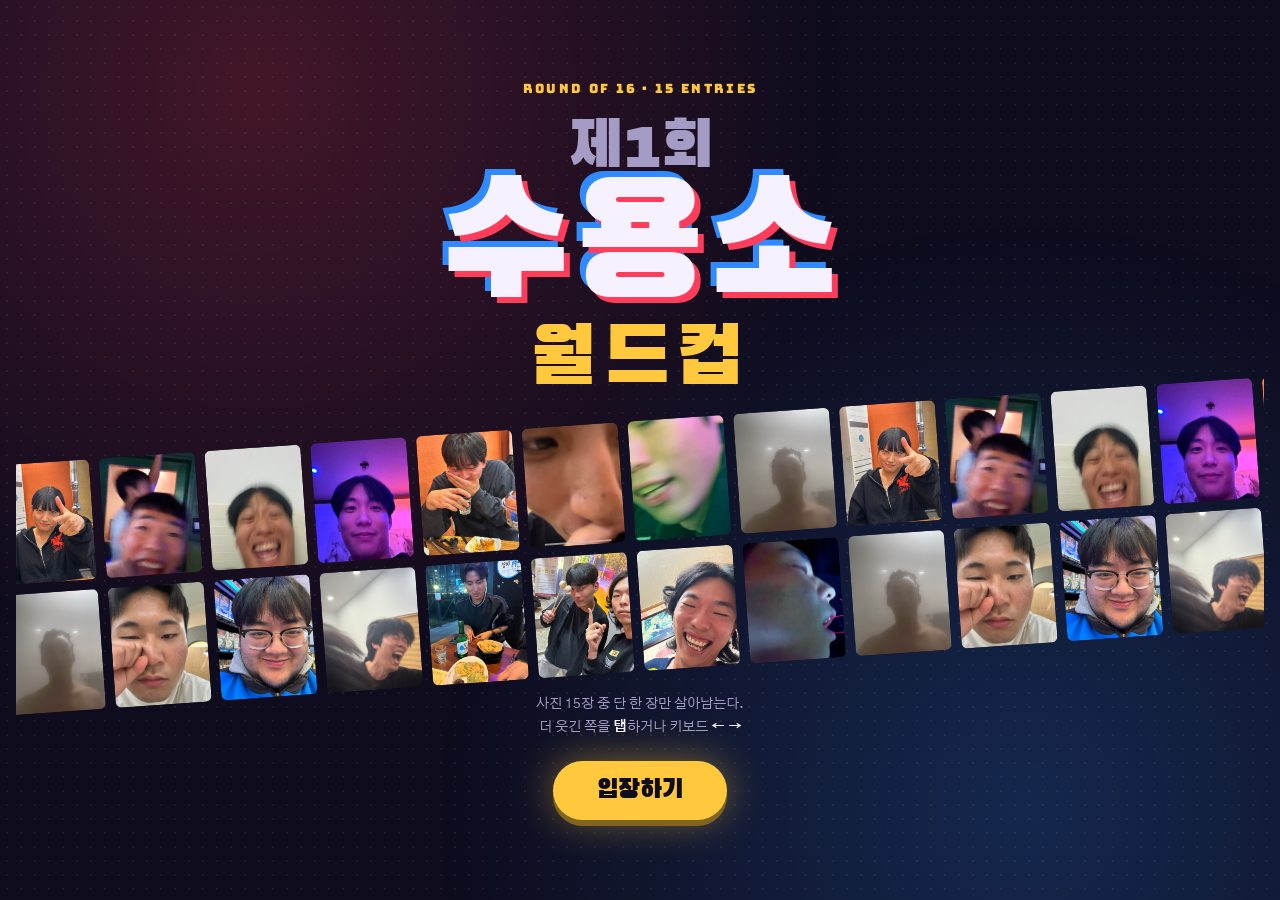
==== index.html @ d5a73d0a "수용소 월드컵 첫 버전" ====
<!doctype html>
<html lang="ko">
<head>
<meta charset="utf-8">
<meta name="viewport" content="width=device-width, initial-scale=1, viewport-fit=cover">
<style>body{margin:0}img{max-width:100%}[hidden]{display:none!important}:root{padding-top:env(safe-area-inset-top,0px);padding-bottom:env(safe-area-inset-bottom,0px);box-sizing:border-box}</style>
<title>수용소 월드컵</title>
<link rel="preconnect" href="https://fonts.googleapis.com">
<link rel="preconnect" href="https://fonts.gstatic.com" crossorigin>
<link rel="stylesheet" href="https://fonts.googleapis.com/css2?family=Black+Han+Sans&family=Bungee&family=Gothic+A1:wght@400;700;900&display=swap">
<style>
/* Layout: fighting-game VS screen. Red corner vs blue corner split on a diagonal, gold reserved for the champion. Single dark arcade look by choice. */
:root {
  --ink: #0e0c1d;
  --ink-2: #1a1733;
  --paper: #f6f1ff;
  --muted: #a49cc4;
  --red: #ff3d5a;
  --blue: #2f8bff;
  --gold: #ffc83d;
  --display: "Black Han Sans", "Apple SD Gothic Neo", "Malgun Gothic", sans-serif;
  --arcade: "Bungee", "Black Han Sans", Impact, sans-serif;
  --body: "Gothic A1", "Apple SD Gothic Neo", "Malgun Gothic", sans-serif;
  color-scheme: dark;
}
html, body { height: 100%; }
body {
  background: var(--ink);
  color: var(--paper);
  font-family: var(--body);
  overflow: hidden;
  -webkit-tap-highlight-color: transparent;
}
body::before {
  content: ""; position: fixed; inset: 0; pointer-events: none; z-index: 0;
  background:
    radial-gradient(circle at 20% 10%, color-mix(in srgb, var(--red) 22%, transparent), transparent 45%),
    radial-gradient(circle at 80% 90%, color-mix(in srgb, var(--blue) 22%, transparent), transparent 45%),
    radial-gradient(color-mix(in srgb, var(--paper) 7%, transparent) 1px, transparent 1.5px) 0 0 / 14px 14px;
}
button { font: inherit; color: inherit; cursor: pointer; }
button:focus-visible, .side:focus-visible { outline: 3px solid var(--gold); outline-offset: 3px; }

.app {
  position: relative; z-index: 1;
  height: 100%;
  display: flex; flex-direction: column;
  padding-left: max(16px, env(safe-area-inset-left, 0px));
  padding-right: max(16px, env(safe-area-inset-right, 0px));
  padding-block: 12px;
  box-sizing: border-box;
}
.screen { flex: 1; min-height: 0; display: flex; flex-direction: column; }

/* ---------- Intro ---------- */
.intro { align-items: center; justify-content: center; gap: 22px; text-align: center; overflow: hidden; }
.eyebrow { font-family: var(--arcade); font-size: 0.8rem; letter-spacing: 0.18em; color: var(--gold); }
.logo { font-family: var(--display); line-height: 0.92; margin: 0; font-weight: 400; text-wrap: balance; }
.logo span { display: block; animation: slam 0.6s cubic-bezier(.2,1.6,.4,1) both; }
.logo .l1 { font-size: clamp(2rem, 7vw, 4rem); color: var(--muted); animation-delay: 0.05s; }
.logo .l2 { font-size: clamp(4rem, 17vw, 10rem); color: var(--paper); text-shadow: 6px 6px 0 var(--red), -6px -6px 0 var(--blue); animation-delay: 0.25s; }
.logo .l3 { font-size: clamp(2.2rem, 9vw, 5rem); color: var(--gold); animation-delay: 0.45s; letter-spacing: 0.08em; }
@keyframes slam { from { transform: scale(3) rotate(-6deg); opacity: 0; } to { transform: none; opacity: 1; } }

.reel { width: calc(100% + 32px); display: grid; gap: 10px; transform: rotate(-4deg); }
.reel-row { display: flex; gap: 10px; width: max-content; animation: drift 38s linear infinite; }
.reel-row.rev { animation-direction: reverse; }
.reel-row img { width: 96px; height: 120px; object-fit: cover; border-radius: 6px; filter: saturate(1.2); }
@keyframes drift { to { transform: translateX(-50%); } }

.start {
  font-family: var(--display); font-size: 1.6rem;
  padding: 14px 44px; border: 0; border-radius: 999px;
  background: var(--gold); color: var(--ink);
  box-shadow: 0 6px 0 color-mix(in srgb, var(--gold) 50%, #000), 0 0 40px color-mix(in srgb, var(--gold) 45%, transparent);
  animation: pulse 1.4s ease-in-out infinite;
}
.start:active { transform: translateY(4px); box-shadow: 0 2px 0 color-mix(in srgb, var(--gold) 50%, #000); }
@keyframes pulse { 50% { transform: scale(1.06); } }
.rules { color: var(--muted); font-size: 0.9rem; line-height: 1.6; margin: 0; }
.rules b { color: var(--paper); }

/* ---------- Match ---------- */
.hud { display: flex; align-items: center; gap: 14px; padding-bottom: 10px; }
.hud .round { font-family: var(--display); font-size: 1.7rem; color: var(--gold); }
.hud .count { font-family: var(--arcade); font-size: 0.85rem; color: var(--muted); font-variant-numeric: tabular-nums; }
.bar { flex: 1; height: 8px; border-radius: 99px; background: var(--ink-2); overflow: hidden; }
.bar i { display: block; height: 100%; width: 0; background: linear-gradient(90deg, var(--red), var(--gold), var(--blue)); transition: width 0.5s ease; }

.stage { flex: 1; min-height: 0; position: relative; display: grid; grid-template-columns: 1fr 1fr; }
.side {
  position: relative; overflow: hidden; border: 0; padding: 0; margin: 0;
  background: var(--ink-2); text-align: left;
  transition: transform 0.55s cubic-bezier(.3,1.4,.5,1), filter 0.4s, opacity 0.4s;
}
.side.a { clip-path: polygon(0 0, 100% 0, 88% 100%, 0 100%); margin-right: -6%; }
.side.b { clip-path: polygon(12% 0, 100% 0, 100% 100%, 0 100%); margin-left: -6%; }
.side img { position: absolute; inset: 0; width: 100%; height: 100%; object-fit: cover; transition: transform 0.4s ease; }
.side::after {
  content: ""; position: absolute; inset: 0; pointer-events: none;
  background: linear-gradient(to top, color-mix(in srgb, var(--ink) 92%, transparent) 0%, transparent 42%);
}
.side.a::before, .side.b::before {
  content: ""; position: absolute; inset: 0; z-index: 1; pointer-events: none;
  box-shadow: inset 0 0 0 5px var(--c), inset 0 0 60px color-mix(in srgb, var(--c) 55%, transparent);
}
.side.a { --c: var(--red); }
.side.b { --c: var(--blue); }
@media (hover: hover) { .side:hover img { transform: scale(1.06); } }
.cap { position: absolute; z-index: 2; bottom: 0; left: 0; right: 0; padding: 18px 22px; display: grid; gap: 4px; }
.side.a .cap { padding-right: 16%; }
.side.b .cap { padding-left: 16%; text-align: right; }
.cap .tag { font-family: var(--arcade); font-size: 0.75rem; letter-spacing: 0.14em; color: var(--c); }
.cap .t { font-family: var(--display); font-size: clamp(1.4rem, 3.4vw, 2.4rem); line-height: 1.05; text-wrap: balance; }
.cap .d { font-size: 0.95rem; color: color-mix(in srgb, var(--paper) 82%, transparent); line-height: 1.4; }

.vs {
  position: absolute; left: 50%; top: 50%; z-index: 5; pointer-events: none;
  font-family: var(--arcade); font-size: clamp(3rem, 10vw, 7rem); line-height: 1;
  color: var(--gold); transform: translate(-50%, -50%);
  text-shadow: 4px 4px 0 var(--red), -4px -4px 0 var(--blue), 0 0 30px var(--gold);
}
.stamp {
  position: absolute; z-index: 4; left: 50%; top: 40%;
  font-family: var(--display); font-size: clamp(3rem, 9vw, 6rem);
  color: var(--gold); border: 6px solid var(--gold); border-radius: 12px; padding: 0 18px;
  transform: translate(-50%, -50%) rotate(-12deg) scale(0); opacity: 0;
  background: color-mix(in srgb, var(--ink) 55%, transparent);
  text-shadow: 0 0 20px var(--gold);
}

/* entrance */
.stage.enter .side.a { animation: inL 0.5s cubic-bezier(.2,1.3,.4,1) both; }
.stage.enter .side.b { animation: inR 0.5s cubic-bezier(.2,1.3,.4,1) both; }
.stage.enter .vs { animation: vs 0.7s 0.35s cubic-bezier(.2,2,.4,1) both; }
.stage.enter { animation: shake 0.35s 0.55s both; }
@keyframes inL { from { transform: translateX(-110%) skewX(-12deg); } }
@keyframes inR { from { transform: translateX(110%) skewX(-12deg); } }
@keyframes vs { from { transform: translate(-50%, -50%) scale(5) rotate(-30deg); opacity: 0; } }
@keyframes shake {
  20% { transform: translate(-8px, 4px); } 40% { transform: translate(7px, -5px); }
  60% { transform: translate(-5px, 3px); } 80% { transform: translate(3px, -2px); }
}

/* resolution */
.side.win { z-index: 3; transform: scale(1.03); }
.side.win .stamp { animation: stamp 0.45s 0.1s cubic-bezier(.2,1.8,.4,1) both; }
@keyframes stamp { to { transform: translate(-50%, -50%) rotate(-12deg) scale(1); opacity: 1; } }
.side.a.lose { transform: translate(-30%, 120%) rotate(-24deg); filter: grayscale(1) brightness(0.5); }
.side.b.lose { transform: translate(30%, 120%) rotate(24deg); filter: grayscale(1) brightness(0.5); }
.stage.done .vs { transition: opacity 0.2s; opacity: 0; }

.flash { position: fixed; inset: 0; z-index: 20; background: var(--paper); opacity: 0; pointer-events: none; }
.flash.go { animation: flash 0.35s ease-out; }
@keyframes flash { 0% { opacity: 0.7; } 100% { opacity: 0; } }

/* ---------- Banner ---------- */
.banner {
  position: fixed; inset: 0; z-index: 15; display: grid; place-items: center; pointer-events: none;
  background: repeating-linear-gradient(-45deg, color-mix(in srgb, var(--red) 85%, var(--ink)) 0 28px, color-mix(in srgb, var(--red) 65%, var(--ink)) 28px 56px);
  clip-path: polygon(0 38%, 100% 30%, 100% 62%, 0 70%);
}
.banner.show { animation: bannerIn 1.5s cubic-bezier(.6,0,.2,1) both; }
.banner .inner { display: grid; justify-items: center; gap: 6px; }
.banner .big { font-family: var(--display); font-size: clamp(4rem, 16vw, 9rem); line-height: 1; color: var(--paper); text-shadow: 6px 6px 0 var(--ink); }
.banner .small { font-family: var(--arcade); font-size: 0.9rem; letter-spacing: 0.2em; color: var(--gold); }
.banner img { width: 88px; height: 88px; object-fit: cover; border-radius: 50%; border: 4px solid var(--gold); }
@keyframes bannerIn {
  0% { transform: translateX(100%); } 22% { transform: translateX(0); }
  78% { transform: translateX(0); } 100% { transform: translateX(-100%); }
}

/* ---------- Champion ---------- */
.champ { align-items: center; justify-content: center; gap: 16px; text-align: center; overflow-y: auto; position: relative; }
.rays {
  position: fixed; left: 50%; top: 42%; width: 220vmax; height: 220vmax; z-index: -1; pointer-events: none;
  transform: translate(-50%, -50%);
  background: repeating-conic-gradient(color-mix(in srgb, var(--gold) 16%, transparent) 0 8deg, transparent 8deg 20deg);
  animation: spin 24s linear infinite;
  -webkit-mask: radial-gradient(circle, #000 0, transparent 40%); mask: radial-gradient(circle, #000 0, transparent 40%);
}
@keyframes spin { to { transform: translate(-50%, -50%) rotate(360deg); } }
.champ .eyebrow { animation: slam 0.5s 0.2s both; }
.frame { position: relative; width: min(280px, 62vw); aspect-ratio: 3 / 4; max-width: 100%; animation: rise 0.9s cubic-bezier(.2,1.4,.4,1) both; }
.frame img { width: 100%; height: 100%; object-fit: cover; border-radius: 14px; border: 6px solid var(--gold); box-shadow: 0 0 0 3px var(--ink), 0 0 70px color-mix(in srgb, var(--gold) 70%, transparent); box-sizing: border-box; }
.crown { position: absolute; left: 50%; top: -58px; width: 96px; transform: translateX(-50%); animation: crown 0.7s 0.7s cubic-bezier(.2,1.8,.4,1) both; filter: drop-shadow(0 4px 10px color-mix(in srgb, var(--gold) 60%, transparent)); }
@keyframes rise { from { transform: translateY(40px) scale(0.6); opacity: 0; } }
@keyframes crown { from { transform: translate(-50%, -160px) rotate(-30deg); opacity: 0; } }
.champ h2 { font-family: var(--display); font-weight: 400; font-size: clamp(2rem, 7vw, 3.4rem); margin: 0; line-height: 1.05; text-wrap: balance; color: var(--gold); }
.champ .d { margin: 0; color: var(--paper); font-size: 1.05rem; }
.trail { display: grid; gap: 8px; justify-items: center; }
.trail .lbl { font-family: var(--arcade); font-size: 0.75rem; letter-spacing: 0.16em; color: var(--muted); }
.trail .row { display: flex; gap: 8px; flex-wrap: wrap; justify-content: center; }
.trail img { width: 52px; height: 52px; object-fit: cover; border-radius: 50%; filter: grayscale(1); border: 2px solid var(--muted); }
.actions { display: flex; gap: 10px; flex-wrap: wrap; justify-content: center; }
.btn { font-family: var(--display); font-size: 1.1rem; padding: 10px 24px; border-radius: 999px; border: 2px solid var(--paper); background: transparent; }
.btn.primary { background: var(--gold); border-color: var(--gold); color: var(--ink); }
.toast { min-height: 1.2em; margin: 0; font-size: 0.9rem; color: var(--gold); }

#fx { position: fixed; inset: 0; width: 100%; height: 100%; z-index: 18; pointer-events: none; }

/* ---------- Phone ---------- */
@media (max-width: 720px), (max-aspect-ratio: 4/5) {
  .stage { grid-template-columns: 1fr; grid-template-rows: 1fr 1fr; }
  .side.a { clip-path: polygon(0 0, 100% 0, 100% 86%, 0 100%); margin: 0 0 -7% 0; }
  .side.b { clip-path: polygon(0 14%, 100% 0, 100% 100%, 0 100%); margin: -7% 0 0 0; }
  .side.a .cap { padding: 12px 16px 22% 16px; }
  .side.b .cap { padding: 12px 16px 14px 16px; text-align: left; }
  .side.a .cap { bottom: 0; }
  .stage.enter .side.a { animation-name: inT; }
  .stage.enter .side.b { animation-name: inB; }
  .side.a.lose { transform: translate(-120%, -10%) rotate(-20deg); }
  .side.b.lose { transform: translate(120%, 10%) rotate(20deg); }
  .cap .d { font-size: 0.85rem; }
  .hud .round { font-size: 1.35rem; }
}
@keyframes inT { from { transform: translateY(-110%) skewY(-8deg); } }
@keyframes inB { from { transform: translateY(110%) skewY(-8deg); } }

@media (prefers-reduced-motion: reduce) {
  *, *::before, *::after { animation-duration: 0.01ms !important; animation-iteration-count: 1 !important; transition-duration: 0.01ms !important; }
}
</style>

</head>
<body>
<div class="app">
  <section class="screen intro" id="intro">
    <div class="eyebrow">ROUND OF 16 · 15 ENTRIES</div>
    <h1 class="logo"><span class="l1">제1회</span><span class="l2">수용소</span><span class="l3">월드컵</span></h1>
    <div class="reel" aria-hidden="true"><div class="reel-row" id="reel1"></div><div class="reel-row rev" id="reel2"></div></div>
    <p class="rules">사진 15장 중 단 한 장만 살아남는다.<br>더 웃긴 쪽을 <b>탭</b>하거나 키보드 <b>← →</b></p>
    <button class="start" id="startBtn" type="button">입장하기</button>
  </section>

  <section class="screen" id="match" hidden>
    <div class="hud">
      <span class="round" id="roundName">16강</span>
      <span class="count" id="matchCount">1 / 7</span>
      <div class="bar"><i id="barFill"></i></div>
    </div>
    <div class="stage" id="stage">
      <button class="side a" id="sideA" type="button" aria-label="왼쪽 사진 선택">
        <img alt="" id="imgA" src="img/p01.jpg"><div class="stamp">통과</div>
        <div class="cap"><span class="tag">RED CORNER</span><span class="t" id="tA"></span><span class="d" id="dA"></span></div>
      </button>
      <button class="side b" id="sideB" type="button" aria-label="오른쪽 사진 선택">
        <img alt="" id="imgB" src="img/p02.jpg"><div class="stamp">통과</div>
        <div class="cap"><span class="tag">BLUE CORNER</span><span class="t" id="tB"></span><span class="d" id="dB"></span></div>
      </button>
      <div class="vs">VS</div>
    </div>
  </section>

  <section class="screen champ" id="champ" hidden>
    <div class="rays" aria-hidden="true"></div>
    <div class="eyebrow">CHAMPION · 수용소장</div>
    <div class="frame">
      <svg class="crown" viewBox="0 0 96 64" aria-hidden="true"><path d="M6 58 L12 16 L32 36 L48 4 L64 36 L84 16 L90 58 Z" fill="#ffc83d" stroke="#0e0c1d" stroke-width="4" stroke-linejoin="round"/><circle cx="12" cy="14" r="6" fill="#ff3d5a" stroke="#0e0c1d" stroke-width="3"/><circle cx="48" cy="6" r="6" fill="#2f8bff" stroke="#0e0c1d" stroke-width="3"/><circle cx="84" cy="14" r="6" fill="#ff3d5a" stroke="#0e0c1d" stroke-width="3"/></svg>
      <img alt="우승 사진" id="champImg" src="img/p01.jpg">
    </div>
    <h2 id="champT"></h2>
    <p class="d" id="champD"></p>
    <div class="trail"><span class="lbl">격파한 상대</span><div class="row" id="trail"></div></div>
    <div class="actions">
      <button class="btn primary" id="againBtn" type="button">다시 하기</button>
      <button class="btn" id="copyBtn" type="button">결과 복사</button>
    </div>
    <p class="toast" id="toast" aria-live="polite"></p>
  </section>
</div>

<div class="banner" id="banner" hidden><div class="inner"><img alt="" id="bannerImg" src="img/p01.jpg" hidden><span class="big" id="bannerBig"></span><span class="small" id="bannerSmall"></span></div></div>
<div class="flash" id="flash"></div>
<canvas id="fx"></canvas>

<script>
const PHOTOS = [
  { src: "img/p01.jpg", t: "고깃집 저격수", d: "삼겹살 다음 타겟은 너야" },
  { src: "img/p02.jpg", t: "노래방 2차의 증거", d: "뒤에서 춤추는 사람 정체 아직 미상" },
  { src: "img/p03.jpg", t: "웃음 측정 불가", d: "카메라 셔터가 웃음 속도를 못 따라감" },
  { src: "img/p04.jpg", t: "말 벽지 앞의 남자", d: "보라 조명, 그리고 뒤에서 지켜보는 말들" },
  { src: "img/p05.jpg", t: "건배 직전 붕괴", d: "소주잔은 지켰지만 표정은 못 지킴" },
  { src: "img/p06.jpg", t: "초근접 콧구멍 캠", d: "뒤에 누워 있는 사람 발까지 출연" },
  { src: "img/p07.jpg", t: "흔들린 영혼", d: "사진인가 인상파 회화인가" },
  { src: "img/p08.jpg", t: "수증기 속 실루엣", d: "다음 학기 증명사진으로 제출 예정" },
  { src: "img/p09.jpg", t: "1교시 직전의 얼굴", d: "한쪽 눈은 이미 퇴근함" },
  { src: "img/p10.jpg", t: "편의점 카운터 후광", d: "진열대 조명이 만든 성스러운 셀카" },
  { src: "img/p11.jpg", t: "샤우팅 대폭발", d: "이 사진에서 소리가 들린다면 정상" },
  { src: "img/p12.jpg", t: "안주 영접", d: "파스타 나오자 눈빛이 바뀐 순간" },
  { src: "img/p13.jpg", t: "북채 든 넘버원", d: "뭘 칠 건지는 본인도 모름" },
  { src: "img/p14.jpg", t: "눈이 사라지는 웃음", d: "웃는 순간 시야 0%" },
  { src: "img/p15.jpg", t: "코골이 현장 검거", d: "빨간 펜으로 증거 표시 완료" },
].map((p, i) => ({ ...p, id: i, beat: [] }));

const $ = (id) => document.getElementById(id);
const reduce = matchMedia("(prefers-reduced-motion: reduce)").matches;
const wait = (ms) => new Promise((r) => setTimeout(r, reduce ? Math.min(ms, 150) : ms));

// preload + intro reel
PHOTOS.forEach((p) => { const im = new Image(); im.src = p.src; });
const fillReel = (el, list) => {
  [...list, ...list].forEach((p) => { const im = document.createElement("img"); im.src = p.src; im.alt = ""; el.append(im); });
};
fillReel($("reel1"), PHOTOS.slice(0, 8));
fillReel($("reel2"), PHOTOS.slice(7));

// ---------- particles ----------
const cv = $("fx"), cx = cv.getContext("2d");
let parts = [], running = false, confettiUntil = 0;
const resize = () => { const r = devicePixelRatio || 1; cv.width = innerWidth * r; cv.height = innerHeight * r; cx.setTransform(r, 0, 0, r, 0, 0); };
addEventListener("resize", resize); resize();
const COLORS = ["#ffc83d", "#ff3d5a", "#2f8bff", "#f6f1ff"];
function burst(x, y, n = 60, colors = COLORS) {
  if (reduce) return;
  for (let i = 0; i < n; i++) {
    const a = Math.random() * Math.PI * 2, s = 3 + Math.random() * 9;
    parts.push({ x, y, vx: Math.cos(a) * s, vy: Math.sin(a) * s - 2, g: 0.25, life: 50 + Math.random() * 30, c: colors[i % colors.length], w: 3 + Math.random() * 5, h: 3 + Math.random() * 5, r: Math.random() * 6, vr: (Math.random() - 0.5) * 0.4 });
  }
  loop();
}
function confetti(ms) { if (reduce) return; confettiUntil = performance.now() + ms; loop(); }
function loop() {
  if (running) return; running = true;
  const tick = (now) => {
    if (now < confettiUntil) {
      for (let i = 0; i < 4; i++) parts.push({ x: Math.random() * innerWidth, y: -10, vx: (Math.random() - 0.5) * 2, vy: 2 + Math.random() * 3, g: 0.03, life: 260, c: COLORS[(Math.random() * 4) | 0], w: 6 + Math.random() * 6, h: 4 + Math.random() * 4, r: Math.random() * 6, vr: (Math.random() - 0.5) * 0.3 });
    }
    cx.clearRect(0, 0, innerWidth, innerHeight);
    parts = parts.filter((p) => p.life-- > 0 && p.y < innerHeight + 30);
    for (const p of parts) {
      p.vy += p.g; p.x += p.vx; p.y += p.vy; p.vx *= 0.985; p.r += p.vr;
      cx.save(); cx.translate(p.x, p.y); cx.rotate(p.r); cx.globalAlpha = Math.min(1, p.life / 30);
      cx.fillStyle = p.c; cx.fillRect(-p.w / 2, -p.h / 2, p.w, p.h); cx.restore();
    }
    if (parts.length || now < confettiUntil) requestAnimationFrame(tick);
    else { running = false; cx.clearRect(0, 0, innerWidth, innerHeight); }
  };
  requestAnimationFrame(tick);
}
const flash = () => { const f = $("flash"); f.classList.remove("go"); void f.offsetWidth; f.classList.add("go"); };

// ---------- game ----------
let round = [], pairs = [], next = [], mi = 0, locked = true, totalMatches = 0, playedMatches = 0;
const shuffle = (a) => { a = [...a]; for (let i = a.length - 1; i > 0; i--) { const j = (Math.random() * (i + 1)) | 0; [a[i], a[j]] = [a[j], a[i]]; } return a; };
const roundName = (n) => { let p = 1; while (p < n) p *= 2; return p === 2 ? "결승" : p === 4 ? "4강" : p + "강"; };

function show(id) { ["intro", "match", "champ"].forEach((s) => ($(s).hidden = s !== id)); }

async function banner(big, small, img) {
  const b = $("banner");
  $("bannerBig").textContent = big; $("bannerSmall").textContent = small || "";
  $("bannerImg").hidden = !img; if (img) $("bannerImg").src = img;
  b.hidden = false; b.classList.remove("show"); void b.offsetWidth; b.classList.add("show");
  await wait(1500); b.hidden = true;
}

async function startGame() {
  PHOTOS.forEach((p) => (p.beat = []));
  round = shuffle(PHOTOS);
  totalMatches = PHOTOS.length - 1; playedMatches = 0;
  show("match");
  $("stage").style.visibility = "hidden";
  await beginRound();
}

async function beginRound() {
  next = []; pairs = []; mi = 0;
  const list = [...round];
  const bye = list.length % 2 ? list.pop() : null;
  for (let i = 0; i < list.length; i += 2) pairs.push([list[i], list[i + 1]]);
  const name = roundName(round.length);
  $("roundName").textContent = name;
  await banner(name, name === "결승" ? "FINAL BATTLE" : `${pairs.length} MATCHES`);
  if (bye) { next.push(bye); await banner("부전승", bye.t, bye.src); }
  playMatch();
}

async function playMatch() {
  const [A, B] = pairs[mi];
  $("matchCount").textContent = `${mi + 1} / ${pairs.length}`;
  $("barFill").style.width = (playedMatches / totalMatches) * 100 + "%";
  $("imgA").src = A.src; $("tA").textContent = A.t; $("dA").textContent = A.d;
  $("imgB").src = B.src; $("tB").textContent = B.t; $("dB").textContent = B.d;
  const st = $("stage");
  st.style.visibility = "visible";
  st.className = "stage";
  ["sideA", "sideB"].forEach((id) => $(id).classList.remove("win", "lose"));
  void st.offsetWidth; st.classList.add("enter");
  await wait(600);
  const r = st.getBoundingClientRect(); burst(r.left + r.width / 2, r.top + r.height / 2, 40, ["#ffc83d", "#f6f1ff"]);
  locked = false;
}

async function pick(which) {
  if (locked) return; locked = true;
  const [A, B] = pairs[mi];
  const win = which === 0 ? A : B, lose = which === 0 ? B : A;
  win.beat.push(lose); next.push(win); playedMatches++;
  const wEl = $(which === 0 ? "sideA" : "sideB"), lEl = $(which === 0 ? "sideB" : "sideA");
  $("stage").classList.add("done");
  wEl.classList.add("win"); lEl.classList.add("lose");
  flash();
  const r = wEl.getBoundingClientRect(); burst(r.left + r.width / 2, r.top + r.height * 0.4, 90);
  $("barFill").style.width = (playedMatches / totalMatches) * 100 + "%";
  await wait(1150);
  mi++;
  if (mi < pairs.length) return playMatch();
  $("stage").style.visibility = "hidden";
  if (next.length === 1) return champion(next[0]);
  round = next; beginRound();
}

let champ = null;
async function champion(w) {
  champ = w;
  await banner("우승", "WE HAVE A WINNER");
  $("champImg").src = w.src; $("champT").textContent = w.t; $("champD").textContent = w.d;
  const tr = $("trail"); tr.replaceChildren();
  w.beat.forEach((p) => { const im = document.createElement("img"); im.src = p.src; im.alt = p.t; im.title = p.t; tr.append(im); });
  $("toast").textContent = "";
  show("champ");
  flash(); confetti(5000);
  setTimeout(() => burst(innerWidth / 2, innerHeight * 0.35, 140), 300);
}

$("startBtn").addEventListener("click", startGame);
$("againBtn").addEventListener("click", startGame);
$("sideA").addEventListener("click", () => pick(0));
$("sideB").addEventListener("click", () => pick(1));
addEventListener("keydown", (e) => {
  if ($("match").hidden) return;
  if (e.key === "ArrowLeft" || e.key === "ArrowUp" || e.key === "1") pick(0);
  if (e.key === "ArrowRight" || e.key === "ArrowDown" || e.key === "2") pick(1);
});
$("copyBtn").addEventListener("click", () => {
  const text = `🏆 내 수용소 월드컵 우승: "${champ.t}" (${champ.beat.length}연승)\n${champ.beat.map((p) => p.t).join(" → ")} 격파`;
  const ok = () => ($("toast").textContent = "복사했어. 단톡방에 붙여넣기!");
  const fail = () => ($("toast").textContent = text);
  try { navigator.clipboard.writeText(text).then(ok, fail); } catch { fail(); }
});
</script>
</body></html>
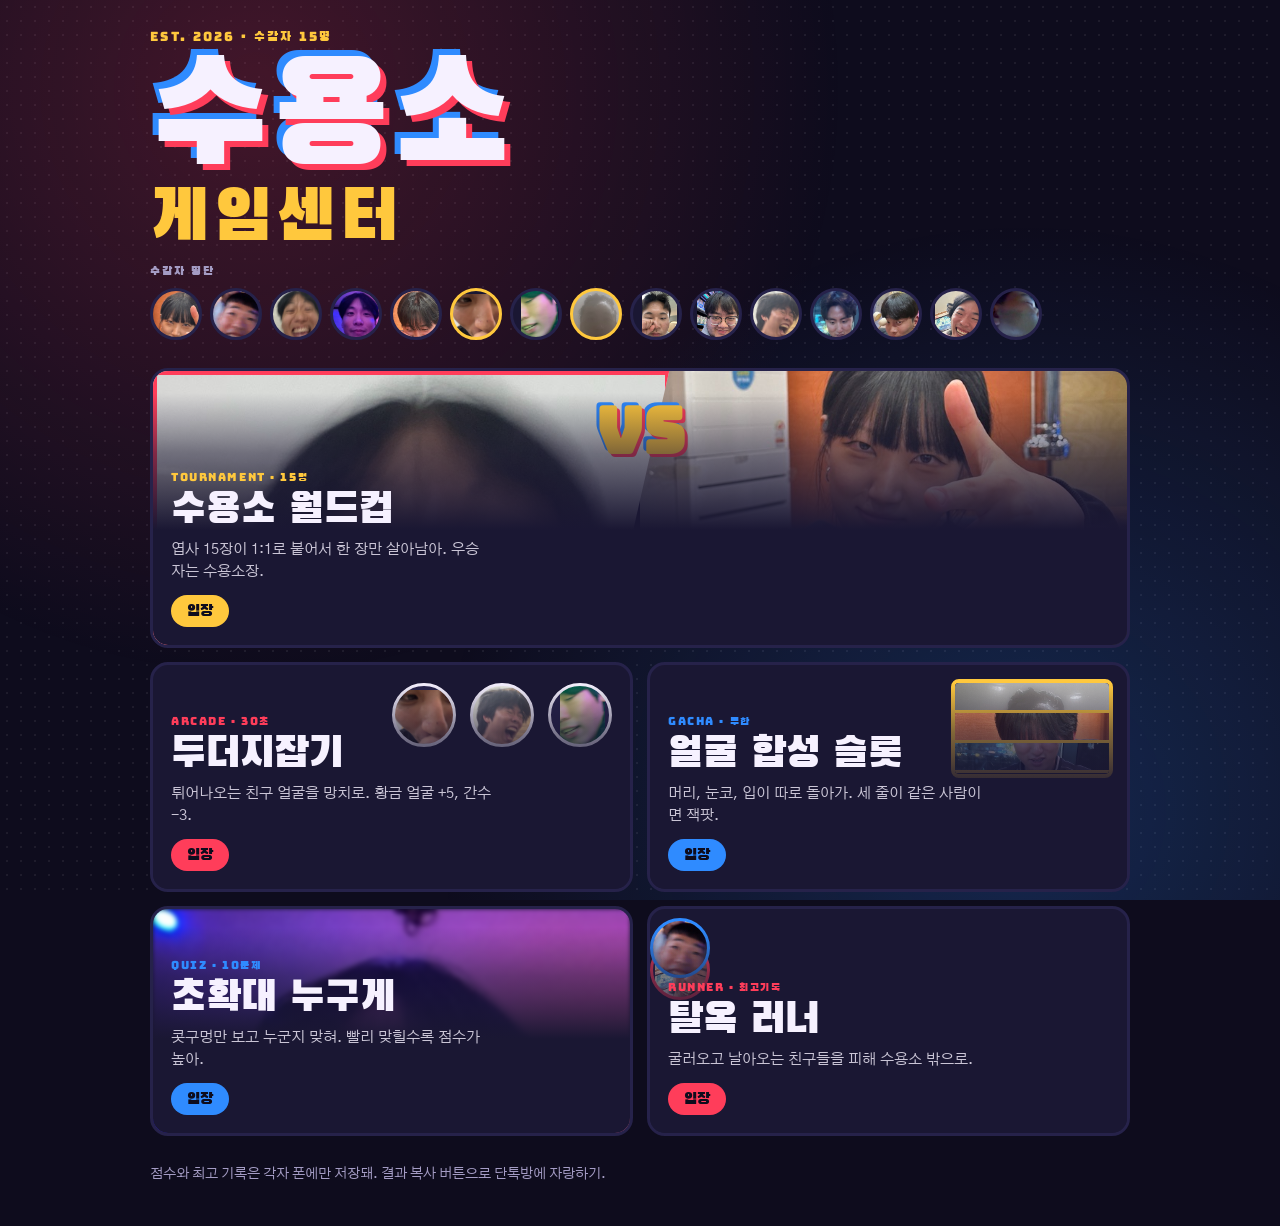
==== commit 0cb6e3f0: "수용소 게임센터: 두더지잡기, 얼굴 합성 슬롯, 초확대 퀴즈, 탈옥 러너 추가" ====
--- a/index.html
+++ b/index.html
@@ -3,441 +3,159 @@
 <head>
 <meta charset="utf-8">
 <meta name="viewport" content="width=device-width, initial-scale=1, viewport-fit=cover">
-<style>body{margin:0}img{max-width:100%}[hidden]{display:none!important}:root{padding-top:env(safe-area-inset-top,0px);padding-bottom:env(safe-area-inset-bottom,0px);box-sizing:border-box}</style>
-<title>수용소 월드컵</title>
+<title>수용소 게임센터</title>
 <link rel="preconnect" href="https://fonts.googleapis.com">
 <link rel="preconnect" href="https://fonts.gstatic.com" crossorigin>
 <link rel="stylesheet" href="https://fonts.googleapis.com/css2?family=Black+Han+Sans&family=Bungee&family=Gothic+A1:wght@400;700;900&display=swap">
+<link rel="stylesheet" href="shared.css">
 <style>
-/* Layout: fighting-game VS screen. Red corner vs blue corner split on a diagonal, gold reserved for the champion. Single dark arcade look by choice. */
-:root {
-  --ink: #0e0c1d;
-  --ink-2: #1a1733;
-  --paper: #f6f1ff;
-  --muted: #a49cc4;
-  --red: #ff3d5a;
-  --blue: #2f8bff;
-  --gold: #ffc83d;
-  --display: "Black Han Sans", "Apple SD Gothic Neo", "Malgun Gothic", sans-serif;
-  --arcade: "Bungee", "Black Han Sans", Impact, sans-serif;
-  --body: "Gothic A1", "Apple SD Gothic Neo", "Malgun Gothic", sans-serif;
-  color-scheme: dark;
+body { overflow-y: auto; }
+.app { height: auto; min-height: 100%; padding-block: 28px 40px; }
+.wrap { width: min(100%, 980px); margin: 0 auto; display: grid; gap: 28px; }
+header { display: grid; gap: 12px; justify-items: start; }
+.logo { font-family: var(--display); font-weight: 400; margin: 0; line-height: 0.9; }
+.logo span { display: block; animation: slam 0.55s cubic-bezier(.2,1.6,.4,1) both; }
+.logo .a { font-size: clamp(4rem, 16vw, 9rem); text-shadow: 6px 6px 0 var(--red), -6px -6px 0 var(--blue); animation-delay: 0.05s; }
+.logo .b { font-size: clamp(2rem, 8vw, 4.4rem); color: var(--gold); letter-spacing: 0.06em; animation-delay: 0.25s; }
+
+.roster { display: grid; gap: 8px; }
+.roster .lbl { font-family: var(--arcade); font-size: 0.75rem; letter-spacing: 0.16em; color: var(--muted); }
+.faces { display: flex; flex-wrap: wrap; gap: 8px; }
+.face {
+  width: 52px; height: 52px; border-radius: 50%; border: 3px solid var(--ink-3); background-color: var(--ink-2);
+  animation: popin 0.4s cubic-bezier(.2,1.8,.4,1) both;
 }
-html, body { height: 100%; }
-body {
-  background: var(--ink);
-  color: var(--paper);
-  font-family: var(--body);
-  overflow: hidden;
-  -webkit-tap-highlight-color: transparent;
+.face.hop { animation: hop 0.6s cubic-bezier(.3,1.6,.5,1); border-color: var(--gold); }
+@keyframes popin { from { transform: scale(0) rotate(-40deg); } }
+@keyframes hop { 30% { transform: translateY(-18px) rotate(-12deg) scale(1.15); } 60% { transform: translateY(0) rotate(6deg); } }
+
+.games { display: grid; grid-template-columns: repeat(6, 1fr); gap: 14px; }
+.game {
+  grid-column: span 2; position: relative; overflow: hidden; isolation: isolate;
+  display: grid; align-content: end; gap: 6px; min-height: 230px; padding: 18px;
+  border-radius: 18px; text-decoration: none; color: var(--paper);
+  background: var(--ink-2); border: 3px solid var(--ink-3);
+  transition: transform 0.2s cubic-bezier(.3,1.6,.5,1), border-color 0.2s;
+  animation: rise 0.5s cubic-bezier(.2,1.3,.4,1) both;
 }
-body::before {
-  content: ""; position: fixed; inset: 0; pointer-events: none; z-index: 0;
-  background:
-    radial-gradient(circle at 20% 10%, color-mix(in srgb, var(--red) 22%, transparent), transparent 45%),
-    radial-gradient(circle at 80% 90%, color-mix(in srgb, var(--blue) 22%, transparent), transparent 45%),
-    radial-gradient(color-mix(in srgb, var(--paper) 7%, transparent) 1px, transparent 1.5px) 0 0 / 14px 14px;
-}
-button { font: inherit; color: inherit; cursor: pointer; }
-button:focus-visible, .side:focus-visible { outline: 3px solid var(--gold); outline-offset: 3px; }
+.game:nth-child(1) { grid-column: span 6; min-height: 280px; animation-delay: 0.3s; }
+.game:nth-child(2) { grid-column: span 3; animation-delay: 0.38s; }
+.game:nth-child(3) { grid-column: span 3; animation-delay: 0.46s; }
+.game:nth-child(4) { animation-delay: 0.54s; grid-column: span 3; }
+.game:nth-child(5) { animation-delay: 0.62s; grid-column: span 3; }
+@keyframes rise { from { transform: translateY(40px); opacity: 0; } }
+@media (hover: hover) { .game:hover { transform: translateY(-4px) rotate(-0.6deg); border-color: var(--c); } }
+.game { --c: var(--gold); }
+.game.red { --c: var(--red); } .game.blue { --c: var(--blue); }
+.game .art { position: absolute; inset: 0; z-index: -1; }
+.game::after { content: ""; position: absolute; inset: 0; z-index: -1; background: linear-gradient(to top, var(--ink-2) 42%, color-mix(in srgb, var(--ink-2) 55%, transparent) 70%, transparent 92%); }
+.game .tag { font-family: var(--arcade); font-size: 0.7rem; letter-spacing: 0.14em; color: var(--c); }
+.game h2 { font-family: var(--display); font-weight: 400; font-size: clamp(1.8rem, 5vw, 2.6rem); margin: 0; line-height: 1; }
+.game p { margin: 0; color: color-mix(in srgb, var(--paper) 80%, transparent); font-size: 0.95rem; line-height: 1.45; max-width: 40ch; }
+.game .go { justify-self: start; margin-top: 6px; font-family: var(--display); font-size: 1rem; padding: 6px 16px; border-radius: 999px; background: var(--c); color: var(--ink); }
 
-.app {
-  position: relative; z-index: 1;
-  height: 100%;
-  display: flex; flex-direction: column;
-  padding-left: max(16px, env(safe-area-inset-left, 0px));
-  padding-right: max(16px, env(safe-area-inset-right, 0px));
-  padding-block: 12px;
-  box-sizing: border-box;
-}
-.screen { flex: 1; min-height: 0; display: flex; flex-direction: column; }
+/* 카드별 미리보기 그림 */
+.art.vs { display: grid; grid-template-columns: 1fr 1fr; }
+.art.vs div { background-color: var(--ink-3); }
+.art.vs div:first-child { clip-path: polygon(0 0, 100% 0, 88% 100%, 0 100%); margin-right: -6%; box-shadow: inset 0 0 0 4px var(--red); }
+.art.vs div:last-child { clip-path: polygon(12% 0, 100% 0, 100% 100%, 0 100%); margin-left: -6%; box-shadow: inset 0 0 0 4px var(--blue); }
+.art.vs b { position: absolute; left: 50%; top: 22%; transform: translate(-50%, -50%); font-family: var(--arcade); font-size: 4rem; color: var(--gold); text-shadow: 3px 3px 0 var(--red), -3px -3px 0 var(--blue); }
+.art.holes { display: grid; grid-template-columns: repeat(3, 64px); gap: 14px; justify-content: end; align-content: start; padding: 18px; }
+.art.holes div { width: 64px; height: 64px; border-radius: 50%; border: 3px solid var(--paper); background-color: var(--ink-3); animation: peek 1.6s ease-in-out infinite; }
+.art.holes div:nth-child(2) { animation-delay: 0.5s; } .art.holes div:nth-child(3) { animation-delay: 1s; }
+@keyframes peek { 0%, 100% { transform: translateY(10px) scale(0.85); } 50% { transform: translateY(-6px) scale(1); } }
+.art.slot { display: grid; grid-template-rows: repeat(3, 1fr); width: 34%; margin: 14px 14px 0 auto; height: 44%; border: 4px solid var(--gold); border-radius: 8px; overflow: hidden; }
+.art.slot div { background-color: var(--ink-3); border-bottom: 3px solid var(--gold); }
+.art.zoom div { position: absolute; inset: 0; background-color: var(--ink-3); filter: blur(2px); animation: zoomy 5s ease-in-out infinite alternate; }
+@keyframes zoomy { from { transform: scale(2.6); } to { transform: scale(1.4); filter: blur(0); } }
+.art.run { overflow: hidden; }
+.art.run div { position: absolute; top: 14%; width: 60px; height: 60px; border-radius: 50%; border: 3px solid var(--red); background-color: var(--ink-3); animation: roll 3s linear infinite; }
+.art.run div:nth-child(2) { animation-delay: 1.5s; border-color: var(--blue); top: 4%; }
+@keyframes roll { from { left: 105%; transform: rotate(0); } to { left: -20%; transform: rotate(-720deg); } }
 
-/* ---------- Intro ---------- */
-.intro { align-items: center; justify-content: center; gap: 22px; text-align: center; overflow: hidden; }
-.eyebrow { font-family: var(--arcade); font-size: 0.8rem; letter-spacing: 0.18em; color: var(--gold); }
-.logo { font-family: var(--display); line-height: 0.92; margin: 0; font-weight: 400; text-wrap: balance; }
-.logo span { display: block; animation: slam 0.6s cubic-bezier(.2,1.6,.4,1) both; }
-.logo .l1 { font-size: clamp(2rem, 7vw, 4rem); color: var(--muted); animation-delay: 0.05s; }
-.logo .l2 { font-size: clamp(4rem, 17vw, 10rem); color: var(--paper); text-shadow: 6px 6px 0 var(--red), -6px -6px 0 var(--blue); animation-delay: 0.25s; }
-.logo .l3 { font-size: clamp(2.2rem, 9vw, 5rem); color: var(--gold); animation-delay: 0.45s; letter-spacing: 0.08em; }
-@keyframes slam { from { transform: scale(3) rotate(-6deg); opacity: 0; } to { transform: none; opacity: 1; } }
-
-.reel { width: calc(100% + 32px); display: grid; gap: 10px; transform: rotate(-4deg); }
-.reel-row { display: flex; gap: 10px; width: max-content; animation: drift 38s linear infinite; }
-.reel-row.rev { animation-direction: reverse; }
-.reel-row img { width: 96px; height: 120px; object-fit: cover; border-radius: 6px; filter: saturate(1.2); }
-@keyframes drift { to { transform: translateX(-50%); } }
-
-.start {
-  font-family: var(--display); font-size: 1.6rem;
-  padding: 14px 44px; border: 0; border-radius: 999px;
-  background: var(--gold); color: var(--ink);
-  box-shadow: 0 6px 0 color-mix(in srgb, var(--gold) 50%, #000), 0 0 40px color-mix(in srgb, var(--gold) 45%, transparent);
-  animation: pulse 1.4s ease-in-out infinite;
-}
-.start:active { transform: translateY(4px); box-shadow: 0 2px 0 color-mix(in srgb, var(--gold) 50%, #000); }
-@keyframes pulse { 50% { transform: scale(1.06); } }
-.rules { color: var(--muted); font-size: 0.9rem; line-height: 1.6; margin: 0; }
-.rules b { color: var(--paper); }
-
-/* ---------- Match ---------- */
-.hud { display: flex; align-items: center; gap: 14px; padding-bottom: 10px; }
-.hud .round { font-family: var(--display); font-size: 1.7rem; color: var(--gold); }
-.hud .count { font-family: var(--arcade); font-size: 0.85rem; color: var(--muted); font-variant-numeric: tabular-nums; }
-.bar { flex: 1; height: 8px; border-radius: 99px; background: var(--ink-2); overflow: hidden; }
-.bar i { display: block; height: 100%; width: 0; background: linear-gradient(90deg, var(--red), var(--gold), var(--blue)); transition: width 0.5s ease; }
-
-.stage { flex: 1; min-height: 0; position: relative; display: grid; grid-template-columns: 1fr 1fr; }
-.side {
-  position: relative; overflow: hidden; border: 0; padding: 0; margin: 0;
-  background: var(--ink-2); text-align: left;
-  transition: transform 0.55s cubic-bezier(.3,1.4,.5,1), filter 0.4s, opacity 0.4s;
-}
-.side.a { clip-path: polygon(0 0, 100% 0, 88% 100%, 0 100%); margin-right: -6%; }
-.side.b { clip-path: polygon(12% 0, 100% 0, 100% 100%, 0 100%); margin-left: -6%; }
-.side img { position: absolute; inset: 0; width: 100%; height: 100%; object-fit: cover; transition: transform 0.4s ease; }
-.side::after {
-  content: ""; position: absolute; inset: 0; pointer-events: none;
-  background: linear-gradient(to top, color-mix(in srgb, var(--ink) 92%, transparent) 0%, transparent 42%);
-}
-.side.a::before, .side.b::before {
-  content: ""; position: absolute; inset: 0; z-index: 1; pointer-events: none;
-  box-shadow: inset 0 0 0 5px var(--c), inset 0 0 60px color-mix(in srgb, var(--c) 55%, transparent);
-}
-.side.a { --c: var(--red); }
-.side.b { --c: var(--blue); }
-@media (hover: hover) { .side:hover img { transform: scale(1.06); } }
-.cap { position: absolute; z-index: 2; bottom: 0; left: 0; right: 0; padding: 18px 22px; display: grid; gap: 4px; }
-.side.a .cap { padding-right: 16%; }
-.side.b .cap { padding-left: 16%; text-align: right; }
-.cap .tag { font-family: var(--arcade); font-size: 0.75rem; letter-spacing: 0.14em; color: var(--c); }
-.cap .t { font-family: var(--display); font-size: clamp(1.4rem, 3.4vw, 2.4rem); line-height: 1.05; text-wrap: balance; }
-.cap .d { font-size: 0.95rem; color: color-mix(in srgb, var(--paper) 82%, transparent); line-height: 1.4; }
-
-.vs {
-  position: absolute; left: 50%; top: 50%; z-index: 5; pointer-events: none;
-  font-family: var(--arcade); font-size: clamp(3rem, 10vw, 7rem); line-height: 1;
-  color: var(--gold); transform: translate(-50%, -50%);
-  text-shadow: 4px 4px 0 var(--red), -4px -4px 0 var(--blue), 0 0 30px var(--gold);
-}
-.stamp {
-  position: absolute; z-index: 4; left: 50%; top: 40%;
-  font-family: var(--display); font-size: clamp(3rem, 9vw, 6rem);
-  color: var(--gold); border: 6px solid var(--gold); border-radius: 12px; padding: 0 18px;
-  transform: translate(-50%, -50%) rotate(-12deg) scale(0); opacity: 0;
-  background: color-mix(in srgb, var(--ink) 55%, transparent);
-  text-shadow: 0 0 20px var(--gold);
-}
-
-/* entrance */
-.stage.enter .side.a { animation: inL 0.5s cubic-bezier(.2,1.3,.4,1) both; }
-.stage.enter .side.b { animation: inR 0.5s cubic-bezier(.2,1.3,.4,1) both; }
-.stage.enter .vs { animation: vs 0.7s 0.35s cubic-bezier(.2,2,.4,1) both; }
-.stage.enter { animation: shake 0.35s 0.55s both; }
-@keyframes inL { from { transform: translateX(-110%) skewX(-12deg); } }
-@keyframes inR { from { transform: translateX(110%) skewX(-12deg); } }
-@keyframes vs { from { transform: translate(-50%, -50%) scale(5) rotate(-30deg); opacity: 0; } }
-@keyframes shake {
-  20% { transform: translate(-8px, 4px); } 40% { transform: translate(7px, -5px); }
-  60% { transform: translate(-5px, 3px); } 80% { transform: translate(3px, -2px); }
-}
-
-/* resolution */
-.side.win { z-index: 3; transform: scale(1.03); }
-.side.win .stamp { animation: stamp 0.45s 0.1s cubic-bezier(.2,1.8,.4,1) both; }
-@keyframes stamp { to { transform: translate(-50%, -50%) rotate(-12deg) scale(1); opacity: 1; } }
-.side.a.lose { transform: translate(-30%, 120%) rotate(-24deg); filter: grayscale(1) brightness(0.5); }
-.side.b.lose { transform: translate(30%, 120%) rotate(24deg); filter: grayscale(1) brightness(0.5); }
-.stage.done .vs { transition: opacity 0.2s; opacity: 0; }
-
-.flash { position: fixed; inset: 0; z-index: 20; background: var(--paper); opacity: 0; pointer-events: none; }
-.flash.go { animation: flash 0.35s ease-out; }
-@keyframes flash { 0% { opacity: 0.7; } 100% { opacity: 0; } }
-
-/* ---------- Banner ---------- */
-.banner {
-  position: fixed; inset: 0; z-index: 15; display: grid; place-items: center; pointer-events: none;
-  background: repeating-linear-gradient(-45deg, color-mix(in srgb, var(--red) 85%, var(--ink)) 0 28px, color-mix(in srgb, var(--red) 65%, var(--ink)) 28px 56px);
-  clip-path: polygon(0 38%, 100% 30%, 100% 62%, 0 70%);
-}
-.banner.show { animation: bannerIn 1.5s cubic-bezier(.6,0,.2,1) both; }
-.banner .inner { display: grid; justify-items: center; gap: 6px; }
-.banner .big { font-family: var(--display); font-size: clamp(4rem, 16vw, 9rem); line-height: 1; color: var(--paper); text-shadow: 6px 6px 0 var(--ink); }
-.banner .small { font-family: var(--arcade); font-size: 0.9rem; letter-spacing: 0.2em; color: var(--gold); }
-.banner img { width: 88px; height: 88px; object-fit: cover; border-radius: 50%; border: 4px solid var(--gold); }
-@keyframes bannerIn {
-  0% { transform: translateX(100%); } 22% { transform: translateX(0); }
-  78% { transform: translateX(0); } 100% { transform: translateX(-100%); }
-}
-
-/* ---------- Champion ---------- */
-.champ { align-items: center; justify-content: center; gap: 16px; text-align: center; overflow-y: auto; position: relative; }
-.rays {
-  position: fixed; left: 50%; top: 42%; width: 220vmax; height: 220vmax; z-index: -1; pointer-events: none;
-  transform: translate(-50%, -50%);
-  background: repeating-conic-gradient(color-mix(in srgb, var(--gold) 16%, transparent) 0 8deg, transparent 8deg 20deg);
-  animation: spin 24s linear infinite;
-  -webkit-mask: radial-gradient(circle, #000 0, transparent 40%); mask: radial-gradient(circle, #000 0, transparent 40%);
-}
-@keyframes spin { to { transform: translate(-50%, -50%) rotate(360deg); } }
-.champ .eyebrow { animation: slam 0.5s 0.2s both; }
-.frame { position: relative; width: min(280px, 62vw); aspect-ratio: 3 / 4; max-width: 100%; animation: rise 0.9s cubic-bezier(.2,1.4,.4,1) both; }
-.frame img { width: 100%; height: 100%; object-fit: cover; border-radius: 14px; border: 6px solid var(--gold); box-shadow: 0 0 0 3px var(--ink), 0 0 70px color-mix(in srgb, var(--gold) 70%, transparent); box-sizing: border-box; }
-.crown { position: absolute; left: 50%; top: -58px; width: 96px; transform: translateX(-50%); animation: crown 0.7s 0.7s cubic-bezier(.2,1.8,.4,1) both; filter: drop-shadow(0 4px 10px color-mix(in srgb, var(--gold) 60%, transparent)); }
-@keyframes rise { from { transform: translateY(40px) scale(0.6); opacity: 0; } }
-@keyframes crown { from { transform: translate(-50%, -160px) rotate(-30deg); opacity: 0; } }
-.champ h2 { font-family: var(--display); font-weight: 400; font-size: clamp(2rem, 7vw, 3.4rem); margin: 0; line-height: 1.05; text-wrap: balance; color: var(--gold); }
-.champ .d { margin: 0; color: var(--paper); font-size: 1.05rem; }
-.trail { display: grid; gap: 8px; justify-items: center; }
-.trail .lbl { font-family: var(--arcade); font-size: 0.75rem; letter-spacing: 0.16em; color: var(--muted); }
-.trail .row { display: flex; gap: 8px; flex-wrap: wrap; justify-content: center; }
-.trail img { width: 52px; height: 52px; object-fit: cover; border-radius: 50%; filter: grayscale(1); border: 2px solid var(--muted); }
-.actions { display: flex; gap: 10px; flex-wrap: wrap; justify-content: center; }
-.btn { font-family: var(--display); font-size: 1.1rem; padding: 10px 24px; border-radius: 999px; border: 2px solid var(--paper); background: transparent; }
-.btn.primary { background: var(--gold); border-color: var(--gold); color: var(--ink); }
-.toast { min-height: 1.2em; margin: 0; font-size: 0.9rem; color: var(--gold); }
-
-#fx { position: fixed; inset: 0; width: 100%; height: 100%; z-index: 18; pointer-events: none; }
-
-/* ---------- Phone ---------- */
-@media (max-width: 720px), (max-aspect-ratio: 4/5) {
-  .stage { grid-template-columns: 1fr; grid-template-rows: 1fr 1fr; }
-  .side.a { clip-path: polygon(0 0, 100% 0, 100% 86%, 0 100%); margin: 0 0 -7% 0; }
-  .side.b { clip-path: polygon(0 14%, 100% 0, 100% 100%, 0 100%); margin: -7% 0 0 0; }
-  .side.a .cap { padding: 12px 16px 22% 16px; }
-  .side.b .cap { padding: 12px 16px 14px 16px; text-align: left; }
-  .side.a .cap { bottom: 0; }
-  .stage.enter .side.a { animation-name: inT; }
-  .stage.enter .side.b { animation-name: inB; }
-  .side.a.lose { transform: translate(-120%, -10%) rotate(-20deg); }
-  .side.b.lose { transform: translate(120%, 10%) rotate(20deg); }
-  .cap .d { font-size: 0.85rem; }
-  .hud .round { font-size: 1.35rem; }
-}
-@keyframes inT { from { transform: translateY(-110%) skewY(-8deg); } }
-@keyframes inB { from { transform: translateY(110%) skewY(-8deg); } }
-
-@media (prefers-reduced-motion: reduce) {
-  *, *::before, *::after { animation-duration: 0.01ms !important; animation-iteration-count: 1 !important; transition-duration: 0.01ms !important; }
+footer { color: var(--muted); font-size: 0.85rem; line-height: 1.6; }
+@media (max-width: 640px) {
+  .game, .game:nth-child(n) { grid-column: span 6; min-height: 210px; }
+  .art.holes { grid-template-columns: repeat(3, 48px); } .art.holes div { width: 48px; height: 48px; }
 }
 </style>
-
 </head>
 <body>
 <div class="app">
-  <section class="screen intro" id="intro">
-    <div class="eyebrow">ROUND OF 16 · 15 ENTRIES</div>
-    <h1 class="logo"><span class="l1">제1회</span><span class="l2">수용소</span><span class="l3">월드컵</span></h1>
-    <div class="reel" aria-hidden="true"><div class="reel-row" id="reel1"></div><div class="reel-row rev" id="reel2"></div></div>
-    <p class="rules">사진 15장 중 단 한 장만 살아남는다.<br>더 웃긴 쪽을 <b>탭</b>하거나 키보드 <b>← →</b></p>
-    <button class="start" id="startBtn" type="button">입장하기</button>
-  </section>
+  <div class="wrap">
+    <header>
+      <div class="eyebrow">EST. 2026 · 수감자 15명</div>
+      <h1 class="logo"><span class="a">수용소</span><span class="b">게임센터</span></h1>
+      <div class="roster"><span class="lbl">수감자 명단</span><div class="faces" id="faces"></div></div>
+    </header>
 
-  <section class="screen" id="match" hidden>
-    <div class="hud">
-      <span class="round" id="roundName">16강</span>
-      <span class="count" id="matchCount">1 / 7</span>
-      <div class="bar"><i id="barFill"></i></div>
-    </div>
-    <div class="stage" id="stage">
-      <button class="side a" id="sideA" type="button" aria-label="왼쪽 사진 선택">
-        <img alt="" id="imgA" src="img/p01.jpg"><div class="stamp">통과</div>
-        <div class="cap"><span class="tag">RED CORNER</span><span class="t" id="tA"></span><span class="d" id="dA"></span></div>
-      </button>
-      <button class="side b" id="sideB" type="button" aria-label="오른쪽 사진 선택">
-        <img alt="" id="imgB" src="img/p02.jpg"><div class="stamp">통과</div>
-        <div class="cap"><span class="tag">BLUE CORNER</span><span class="t" id="tB"></span><span class="d" id="dB"></span></div>
-      </button>
-      <div class="vs">VS</div>
-    </div>
-  </section>
+    <nav class="games">
+      <a class="game" href="worldcup.html">
+        <div class="art vs"><div id="vsA"></div><div id="vsB"></div><b>VS</b></div>
+        <span class="tag">TOURNAMENT · 15명</span>
+        <h2>수용소 월드컵</h2>
+        <p>엽사 15장이 1:1로 붙어서 한 장만 살아남아. 우승자는 수용소장.</p>
+        <span class="go">입장</span>
+      </a>
+      <a class="game red" href="mole.html">
+        <div class="art holes" id="artMole"><div></div><div></div><div></div></div>
+        <span class="tag">ARCADE · 30초</span>
+        <h2>두더지잡기</h2>
+        <p>튀어나오는 친구 얼굴을 망치로. 황금 얼굴 +5, 간수 -3.</p>
+        <span class="go">입장</span>
+      </a>
+      <a class="game blue" href="slot.html">
+        <div class="art slot" id="artSlot"><div></div><div></div><div></div></div>
+        <span class="tag">GACHA · 무한</span>
+        <h2>얼굴 합성 슬롯</h2>
+        <p>머리, 눈코, 입이 따로 돌아가. 세 줄이 같은 사람이면 잭팟.</p>
+        <span class="go">입장</span>
+      </a>
+      <a class="game blue" href="zoom.html">
+        <div class="art zoom"><div id="artZoom"></div></div>
+        <span class="tag">QUIZ · 10문제</span>
+        <h2>초확대 누구게</h2>
+        <p>콧구멍만 보고 누군지 맞혀. 빨리 맞힐수록 점수가 높아.</p>
+        <span class="go">입장</span>
+      </a>
+      <a class="game red" href="runner.html">
+        <div class="art run" id="artRun"><div></div><div></div></div>
+        <span class="tag">RUNNER · 최고기록</span>
+        <h2>탈옥 러너</h2>
+        <p>굴러오고 날아오는 친구들을 피해 수용소 밖으로.</p>
+        <span class="go">입장</span>
+      </a>
+    </nav>
 
-  <section class="screen champ" id="champ" hidden>
-    <div class="rays" aria-hidden="true"></div>
-    <div class="eyebrow">CHAMPION · 수용소장</div>
-    <div class="frame">
-      <svg class="crown" viewBox="0 0 96 64" aria-hidden="true"><path d="M6 58 L12 16 L32 36 L48 4 L64 36 L84 16 L90 58 Z" fill="#ffc83d" stroke="#0e0c1d" stroke-width="4" stroke-linejoin="round"/><circle cx="12" cy="14" r="6" fill="#ff3d5a" stroke="#0e0c1d" stroke-width="3"/><circle cx="48" cy="6" r="6" fill="#2f8bff" stroke="#0e0c1d" stroke-width="3"/><circle cx="84" cy="14" r="6" fill="#ff3d5a" stroke="#0e0c1d" stroke-width="3"/></svg>
-      <img alt="우승 사진" id="champImg" src="img/p01.jpg">
-    </div>
-    <h2 id="champT"></h2>
-    <p class="d" id="champD"></p>
-    <div class="trail"><span class="lbl">격파한 상대</span><div class="row" id="trail"></div></div>
-    <div class="actions">
-      <button class="btn primary" id="againBtn" type="button">다시 하기</button>
-      <button class="btn" id="copyBtn" type="button">결과 복사</button>
-    </div>
-    <p class="toast" id="toast" aria-live="polite"></p>
-  </section>
+    <footer>점수와 최고 기록은 각자 폰에만 저장돼. 결과 복사 버튼으로 단톡방에 자랑하기.</footer>
+  </div>
 </div>
 
-<div class="banner" id="banner" hidden><div class="inner"><img alt="" id="bannerImg" src="img/p01.jpg" hidden><span class="big" id="bannerBig"></span><span class="small" id="bannerSmall"></span></div></div>
-<div class="flash" id="flash"></div>
-<canvas id="fx"></canvas>
+<script src="shared.js"></script>
+<script>
+const faces = [];
+PHOTOS.forEach((p, i) => {
+  const d = document.createElement("div"); d.className = "face"; d.title = p.t; d.style.animationDelay = 0.4 + i * 0.05 + "s";
+  $("faces").append(d); faces.push(d);
+  faceBg(d, p, 52, 52, { pad: 0.05 });
+});
+setInterval(() => {
+  const f = pickOne(faces); f.classList.remove("hop"); void f.offsetWidth; f.style.animationDelay = "0s"; f.classList.add("hop");
+}, 900);
 
-<script>
-const PHOTOS = [
-  { src: "img/p01.jpg", t: "고깃집 저격수", d: "삼겹살 다음 타겟은 너야" },
-  { src: "img/p02.jpg", t: "노래방 2차의 증거", d: "뒤에서 춤추는 사람 정체 아직 미상" },
-  { src: "img/p03.jpg", t: "웃음 측정 불가", d: "카메라 셔터가 웃음 속도를 못 따라감" },
-  { src: "img/p04.jpg", t: "말 벽지 앞의 남자", d: "보라 조명, 그리고 뒤에서 지켜보는 말들" },
-  { src: "img/p05.jpg", t: "건배 직전 붕괴", d: "소주잔은 지켰지만 표정은 못 지킴" },
-  { src: "img/p06.jpg", t: "초근접 콧구멍 캠", d: "뒤에 누워 있는 사람 발까지 출연" },
-  { src: "img/p07.jpg", t: "흔들린 영혼", d: "사진인가 인상파 회화인가" },
-  { src: "img/p08.jpg", t: "수증기 속 실루엣", d: "다음 학기 증명사진으로 제출 예정" },
-  { src: "img/p09.jpg", t: "1교시 직전의 얼굴", d: "한쪽 눈은 이미 퇴근함" },
-  { src: "img/p10.jpg", t: "편의점 카운터 후광", d: "진열대 조명이 만든 성스러운 셀카" },
-  { src: "img/p11.jpg", t: "샤우팅 대폭발", d: "이 사진에서 소리가 들린다면 정상" },
-  { src: "img/p12.jpg", t: "안주 영접", d: "파스타 나오자 눈빛이 바뀐 순간" },
-  { src: "img/p13.jpg", t: "북채 든 넘버원", d: "뭘 칠 건지는 본인도 모름" },
-  { src: "img/p14.jpg", t: "눈이 사라지는 웃음", d: "웃는 순간 시야 0%" },
-  { src: "img/p15.jpg", t: "코골이 현장 검거", d: "빨간 펜으로 증거 표시 완료" },
-].map((p, i) => ({ ...p, id: i, beat: [] }));
-
-const $ = (id) => document.getElementById(id);
-const reduce = matchMedia("(prefers-reduced-motion: reduce)").matches;
-const wait = (ms) => new Promise((r) => setTimeout(r, reduce ? Math.min(ms, 150) : ms));
-
-// preload + intro reel
-PHOTOS.forEach((p) => { const im = new Image(); im.src = p.src; });
-const fillReel = (el, list) => {
-  [...list, ...list].forEach((p) => { const im = document.createElement("img"); im.src = p.src; im.alt = ""; el.append(im); });
-};
-fillReel($("reel1"), PHOTOS.slice(0, 8));
-fillReel($("reel2"), PHOTOS.slice(7));
-
-// ---------- particles ----------
-const cv = $("fx"), cx = cv.getContext("2d");
-let parts = [], running = false, confettiUntil = 0;
-const resize = () => { const r = devicePixelRatio || 1; cv.width = innerWidth * r; cv.height = innerHeight * r; cx.setTransform(r, 0, 0, r, 0, 0); };
-addEventListener("resize", resize); resize();
-const COLORS = ["#ffc83d", "#ff3d5a", "#2f8bff", "#f6f1ff"];
-function burst(x, y, n = 60, colors = COLORS) {
-  if (reduce) return;
-  for (let i = 0; i < n; i++) {
-    const a = Math.random() * Math.PI * 2, s = 3 + Math.random() * 9;
-    parts.push({ x, y, vx: Math.cos(a) * s, vy: Math.sin(a) * s - 2, g: 0.25, life: 50 + Math.random() * 30, c: colors[i % colors.length], w: 3 + Math.random() * 5, h: 3 + Math.random() * 5, r: Math.random() * 6, vr: (Math.random() - 0.5) * 0.4 });
-  }
-  loop();
+function paintArt() {
+  const sh = shuffle(PHOTOS);
+  const a = $("vsA"), b = $("vsB");
+  a.style.backgroundImage = `url("${sh[0].src}")`; a.style.backgroundSize = "cover"; a.style.backgroundPosition = "center";
+  b.style.backgroundImage = `url("${sh[1].src}")`; b.style.backgroundSize = "cover"; b.style.backgroundPosition = "center";
+  [...$("artMole").children].forEach((d, i) => faceBg(d, sh[2 + i], d.offsetWidth, d.offsetWidth, { pad: 0.05 }));
+  const slot = $("artSlot"), rows = [...slot.children], w = slot.offsetWidth, h = slot.offsetHeight;
+  rows.forEach((d, i) => faceBg(d, sh[5 + i], w, h / 3, { strip: i, strips: 3, pad: 0.06 }));
+  const z = $("artZoom"); z.style.backgroundImage = `url("${sh[8].src}")`; z.style.backgroundSize = "cover"; z.style.backgroundPosition = "center 35%";
+  [...$("artRun").children].forEach((d, i) => faceBg(d, sh[9 + i], 60, 60, { pad: 0.05 }));
 }
-function confetti(ms) { if (reduce) return; confettiUntil = performance.now() + ms; loop(); }
-function loop() {
-  if (running) return; running = true;
-  const tick = (now) => {
-    if (now < confettiUntil) {
-      for (let i = 0; i < 4; i++) parts.push({ x: Math.random() * innerWidth, y: -10, vx: (Math.random() - 0.5) * 2, vy: 2 + Math.random() * 3, g: 0.03, life: 260, c: COLORS[(Math.random() * 4) | 0], w: 6 + Math.random() * 6, h: 4 + Math.random() * 4, r: Math.random() * 6, vr: (Math.random() - 0.5) * 0.3 });
-    }
-    cx.clearRect(0, 0, innerWidth, innerHeight);
-    parts = parts.filter((p) => p.life-- > 0 && p.y < innerHeight + 30);
-    for (const p of parts) {
-      p.vy += p.g; p.x += p.vx; p.y += p.vy; p.vx *= 0.985; p.r += p.vr;
-      cx.save(); cx.translate(p.x, p.y); cx.rotate(p.r); cx.globalAlpha = Math.min(1, p.life / 30);
-      cx.fillStyle = p.c; cx.fillRect(-p.w / 2, -p.h / 2, p.w, p.h); cx.restore();
-    }
-    if (parts.length || now < confettiUntil) requestAnimationFrame(tick);
-    else { running = false; cx.clearRect(0, 0, innerWidth, innerHeight); }
-  };
-  requestAnimationFrame(tick);
-}
-const flash = () => { const f = $("flash"); f.classList.remove("go"); void f.offsetWidth; f.classList.add("go"); };
-
-// ---------- game ----------
-let round = [], pairs = [], next = [], mi = 0, locked = true, totalMatches = 0, playedMatches = 0;
-const shuffle = (a) => { a = [...a]; for (let i = a.length - 1; i > 0; i--) { const j = (Math.random() * (i + 1)) | 0; [a[i], a[j]] = [a[j], a[i]]; } return a; };
-const roundName = (n) => { let p = 1; while (p < n) p *= 2; return p === 2 ? "결승" : p === 4 ? "4강" : p + "강"; };
-
-function show(id) { ["intro", "match", "champ"].forEach((s) => ($(s).hidden = s !== id)); }
-
-async function banner(big, small, img) {
-  const b = $("banner");
-  $("bannerBig").textContent = big; $("bannerSmall").textContent = small || "";
-  $("bannerImg").hidden = !img; if (img) $("bannerImg").src = img;
-  b.hidden = false; b.classList.remove("show"); void b.offsetWidth; b.classList.add("show");
-  await wait(1500); b.hidden = true;
-}
-
-async function startGame() {
-  PHOTOS.forEach((p) => (p.beat = []));
-  round = shuffle(PHOTOS);
-  totalMatches = PHOTOS.length - 1; playedMatches = 0;
-  show("match");
-  $("stage").style.visibility = "hidden";
-  await beginRound();
-}
-
-async function beginRound() {
-  next = []; pairs = []; mi = 0;
-  const list = [...round];
-  const bye = list.length % 2 ? list.pop() : null;
-  for (let i = 0; i < list.length; i += 2) pairs.push([list[i], list[i + 1]]);
-  const name = roundName(round.length);
-  $("roundName").textContent = name;
-  await banner(name, name === "결승" ? "FINAL BATTLE" : `${pairs.length} MATCHES`);
-  if (bye) { next.push(bye); await banner("부전승", bye.t, bye.src); }
-  playMatch();
-}
-
-async function playMatch() {
-  const [A, B] = pairs[mi];
-  $("matchCount").textContent = `${mi + 1} / ${pairs.length}`;
-  $("barFill").style.width = (playedMatches / totalMatches) * 100 + "%";
-  $("imgA").src = A.src; $("tA").textContent = A.t; $("dA").textContent = A.d;
-  $("imgB").src = B.src; $("tB").textContent = B.t; $("dB").textContent = B.d;
-  const st = $("stage");
-  st.style.visibility = "visible";
-  st.className = "stage";
-  ["sideA", "sideB"].forEach((id) => $(id).classList.remove("win", "lose"));
-  void st.offsetWidth; st.classList.add("enter");
-  await wait(600);
-  const r = st.getBoundingClientRect(); burst(r.left + r.width / 2, r.top + r.height / 2, 40, ["#ffc83d", "#f6f1ff"]);
-  locked = false;
-}
-
-async function pick(which) {
-  if (locked) return; locked = true;
-  const [A, B] = pairs[mi];
-  const win = which === 0 ? A : B, lose = which === 0 ? B : A;
-  win.beat.push(lose); next.push(win); playedMatches++;
-  const wEl = $(which === 0 ? "sideA" : "sideB"), lEl = $(which === 0 ? "sideB" : "sideA");
-  $("stage").classList.add("done");
-  wEl.classList.add("win"); lEl.classList.add("lose");
-  flash();
-  const r = wEl.getBoundingClientRect(); burst(r.left + r.width / 2, r.top + r.height * 0.4, 90);
-  $("barFill").style.width = (playedMatches / totalMatches) * 100 + "%";
-  await wait(1150);
-  mi++;
-  if (mi < pairs.length) return playMatch();
-  $("stage").style.visibility = "hidden";
-  if (next.length === 1) return champion(next[0]);
-  round = next; beginRound();
-}
-
-let champ = null;
-async function champion(w) {
-  champ = w;
-  await banner("우승", "WE HAVE A WINNER");
-  $("champImg").src = w.src; $("champT").textContent = w.t; $("champD").textContent = w.d;
-  const tr = $("trail"); tr.replaceChildren();
-  w.beat.forEach((p) => { const im = document.createElement("img"); im.src = p.src; im.alt = p.t; im.title = p.t; tr.append(im); });
-  $("toast").textContent = "";
-  show("champ");
-  flash(); confetti(5000);
-  setTimeout(() => burst(innerWidth / 2, innerHeight * 0.35, 140), 300);
-}
-
-$("startBtn").addEventListener("click", startGame);
-$("againBtn").addEventListener("click", startGame);
-$("sideA").addEventListener("click", () => pick(0));
-$("sideB").addEventListener("click", () => pick(1));
-addEventListener("keydown", (e) => {
-  if ($("match").hidden) return;
-  if (e.key === "ArrowLeft" || e.key === "ArrowUp" || e.key === "1") pick(0);
-  if (e.key === "ArrowRight" || e.key === "ArrowDown" || e.key === "2") pick(1);
-});
-$("copyBtn").addEventListener("click", () => {
-  const text = `🏆 내 수용소 월드컵 우승: "${champ.t}" (${champ.beat.length}연승)\n${champ.beat.map((p) => p.t).join(" → ")} 격파`;
-  const ok = () => ($("toast").textContent = "복사했어. 단톡방에 붙여넣기!");
-  const fail = () => ($("toast").textContent = text);
-  try { navigator.clipboard.writeText(text).then(ok, fail); } catch { fail(); }
-});
+paintArt();
+addEventListener("resize", paintArt);
 </script>
-</body></html>
+</body>
+</html>
--- a/shared.css
+++ b/shared.css
@@ -0,0 +1,110 @@
+/* 수용소 게임센터 공통 스타일: 격투게임 오락실 톤. 빨강/파랑 코너, 금색은 점수와 우승에만. */
+:root {
+  --ink: #0e0c1d;
+  --ink-2: #1a1733;
+  --ink-3: #26224a;
+  --paper: #f6f1ff;
+  --muted: #a49cc4;
+  --red: #ff3d5a;
+  --blue: #2f8bff;
+  --gold: #ffc83d;
+  --display: "Black Han Sans", "Apple SD Gothic Neo", "Malgun Gothic", sans-serif;
+  --arcade: "Bungee", "Black Han Sans", Impact, sans-serif;
+  --body: "Gothic A1", "Apple SD Gothic Neo", "Malgun Gothic", sans-serif;
+  color-scheme: dark;
+  padding-top: env(safe-area-inset-top, 0px);
+  padding-bottom: env(safe-area-inset-bottom, 0px);
+  box-sizing: border-box;
+}
+*, *::before, *::after { box-sizing: border-box; }
+html, body { height: 100%; }
+body {
+  margin: 0;
+  background: var(--ink);
+  color: var(--paper);
+  font-family: var(--body);
+  overflow: hidden;
+  -webkit-tap-highlight-color: transparent;
+  touch-action: manipulation;
+}
+body::before {
+  content: ""; position: fixed; inset: 0; pointer-events: none; z-index: 0;
+  background:
+    radial-gradient(circle at 20% 10%, color-mix(in srgb, var(--red) 22%, transparent), transparent 45%),
+    radial-gradient(circle at 80% 90%, color-mix(in srgb, var(--blue) 22%, transparent), transparent 45%),
+    radial-gradient(color-mix(in srgb, var(--paper) 7%, transparent) 1px, transparent 1.5px) 0 0 / 14px 14px;
+}
+img { max-width: 100%; }
+[hidden] { display: none !important; }
+button { font: inherit; color: inherit; cursor: pointer; }
+button:focus-visible, a:focus-visible { outline: 3px solid var(--gold); outline-offset: 3px; }
+
+.app {
+  position: relative; z-index: 1;
+  height: 100%;
+  display: flex; flex-direction: column;
+  padding-left: max(16px, env(safe-area-inset-left, 0px));
+  padding-right: max(16px, env(safe-area-inset-right, 0px));
+  padding-block: 10px 14px;
+}
+
+.topbar { display: flex; align-items: center; gap: 12px; min-height: 40px; }
+.topbar .back {
+  font-family: var(--display); font-size: 1rem; color: var(--muted); text-decoration: none;
+  padding: 6px 12px; border-radius: 999px; border: 1px solid var(--ink-3); background: var(--ink-2);
+}
+.topbar .back:hover { color: var(--paper); }
+.topbar .name { font-family: var(--display); font-size: 1.3rem; }
+.topbar .spacer { flex: 1; }
+.stat { font-family: var(--arcade); font-variant-numeric: tabular-nums; font-size: 1rem; display: grid; justify-items: end; line-height: 1.1; }
+.stat small { font-family: var(--body); font-size: 0.7rem; color: var(--muted); font-weight: 700; letter-spacing: 0.08em; }
+
+.eyebrow { font-family: var(--arcade); font-size: 0.8rem; letter-spacing: 0.18em; color: var(--gold); }
+.title-xl { font-family: var(--display); font-weight: 400; line-height: 0.95; margin: 0; text-wrap: balance; }
+.lead { color: var(--muted); line-height: 1.6; margin: 0; max-width: 34ch; }
+.lead b { color: var(--paper); }
+
+.btn {
+  font-family: var(--display); font-size: 1.15rem; padding: 11px 26px; border-radius: 999px;
+  border: 2px solid var(--paper); background: transparent; color: var(--paper);
+}
+.btn.primary {
+  background: var(--gold); border-color: var(--gold); color: var(--ink);
+  box-shadow: 0 5px 0 color-mix(in srgb, var(--gold) 50%, #000);
+}
+.btn.primary:active { transform: translateY(3px); box-shadow: 0 2px 0 color-mix(in srgb, var(--gold) 50%, #000); }
+.btn.big { font-size: 1.6rem; padding: 14px 44px; animation: pulse 1.4s ease-in-out infinite; }
+.actions { display: flex; gap: 10px; flex-wrap: wrap; justify-content: center; }
+.toast { min-height: 1.2em; margin: 0; font-size: 0.9rem; color: var(--gold); text-align: center; white-space: pre-line; }
+
+/* 시작/결과 오버레이 */
+.panel {
+  position: absolute; inset: 0; z-index: 12;
+  display: flex; flex-direction: column; align-items: center; justify-content: center; gap: 16px; text-align: center;
+  padding-left: max(16px, env(safe-area-inset-left, 0px));
+  padding-right: max(16px, env(safe-area-inset-right, 0px));
+  padding-block: 24px;
+  background: color-mix(in srgb, var(--ink) 86%, transparent);
+  backdrop-filter: blur(4px);
+  overflow-y: auto;
+}
+.score-big { font-family: var(--arcade); font-size: clamp(3.5rem, 15vw, 7rem); line-height: 1; color: var(--gold); text-shadow: 4px 4px 0 var(--red), -4px -4px 0 var(--blue); font-variant-numeric: tabular-nums; }
+.verdict { font-family: var(--display); font-size: clamp(1.5rem, 5vw, 2.2rem); margin: 0; text-wrap: balance; }
+
+.flash { position: fixed; inset: 0; z-index: 20; background: var(--paper); opacity: 0; pointer-events: none; }
+.flash.go { animation: flash 0.35s ease-out; }
+.flash.red { background: var(--red); }
+#fx { position: fixed; inset: 0; width: 100%; height: 100%; z-index: 18; pointer-events: none; }
+
+@keyframes pulse { 50% { transform: scale(1.06); } }
+@keyframes slam { from { transform: scale(3) rotate(-6deg); opacity: 0; } to { transform: none; opacity: 1; } }
+@keyframes flash { 0% { opacity: 0.7; } 100% { opacity: 0; } }
+@keyframes shake {
+  20% { transform: translate(-8px, 4px); } 40% { transform: translate(7px, -5px); }
+  60% { transform: translate(-5px, 3px); } 80% { transform: translate(3px, -2px); }
+}
+.shake { animation: shake 0.35s both; }
+
+@media (prefers-reduced-motion: reduce) {
+  *, *::before, *::after { animation-duration: 0.01ms !important; animation-iteration-count: 1 !important; transition-duration: 0.01ms !important; }
+}
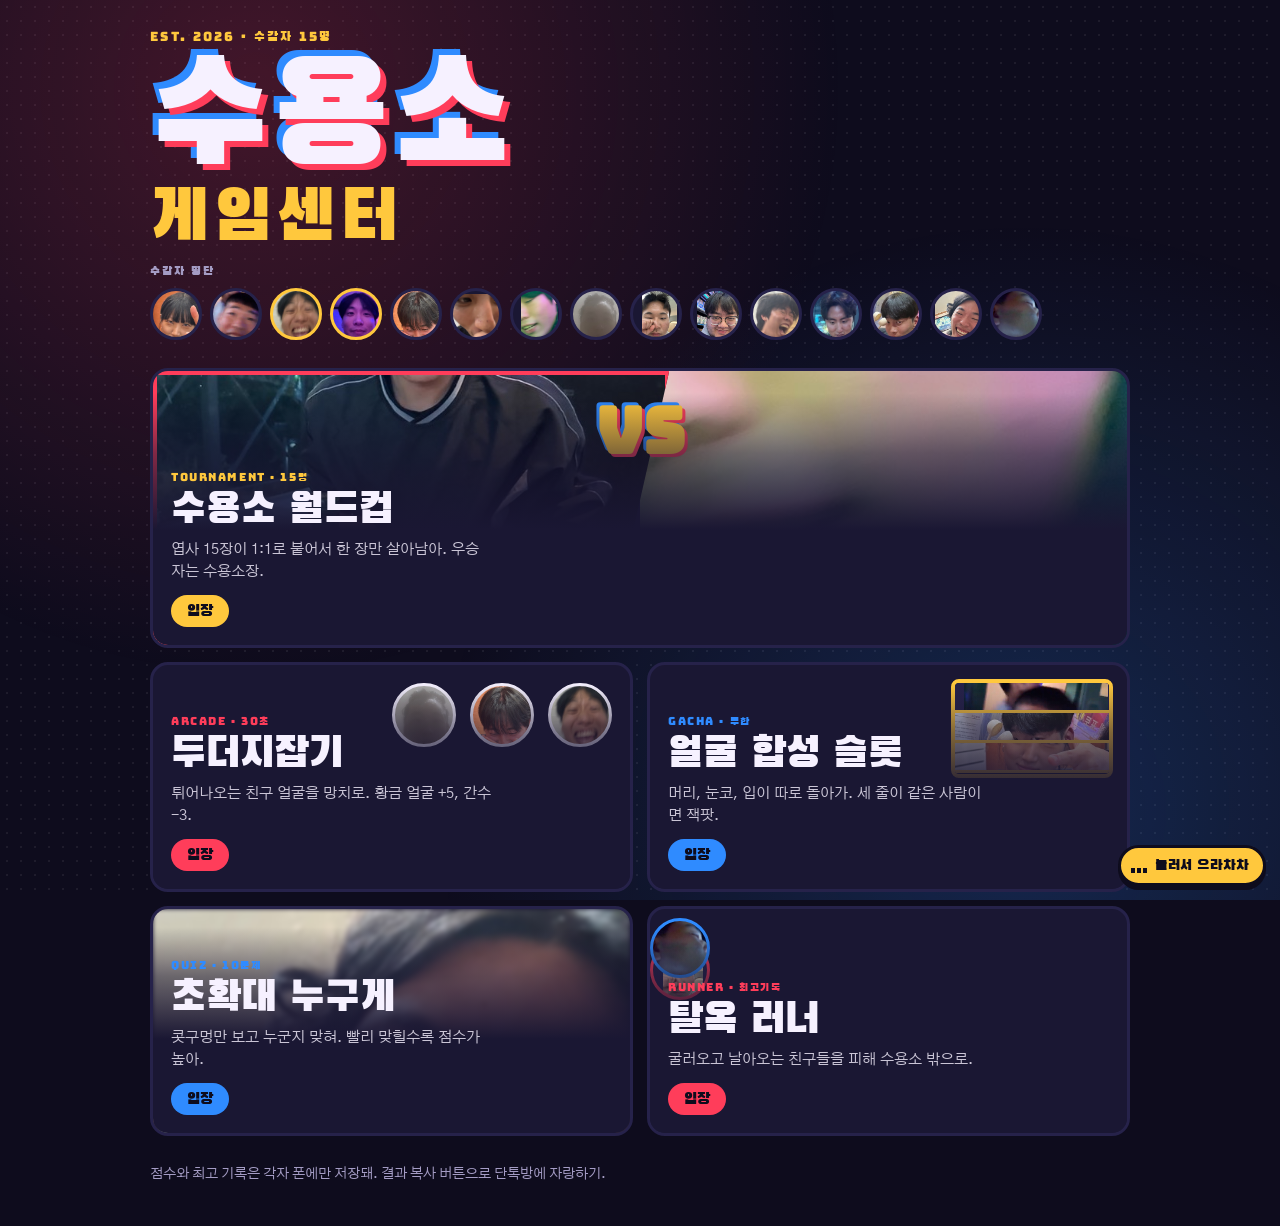
==== commit ede7da27: "배경음악 추가: 으라차차 켜기/끄기 버튼" ====
--- a/index.html
+++ b/index.html
@@ -157,5 +157,6 @@
 paintArt();
 addEventListener("resize", paintArt);
 </script>
+<script src="music.js"></script>
 </body>
 </html>
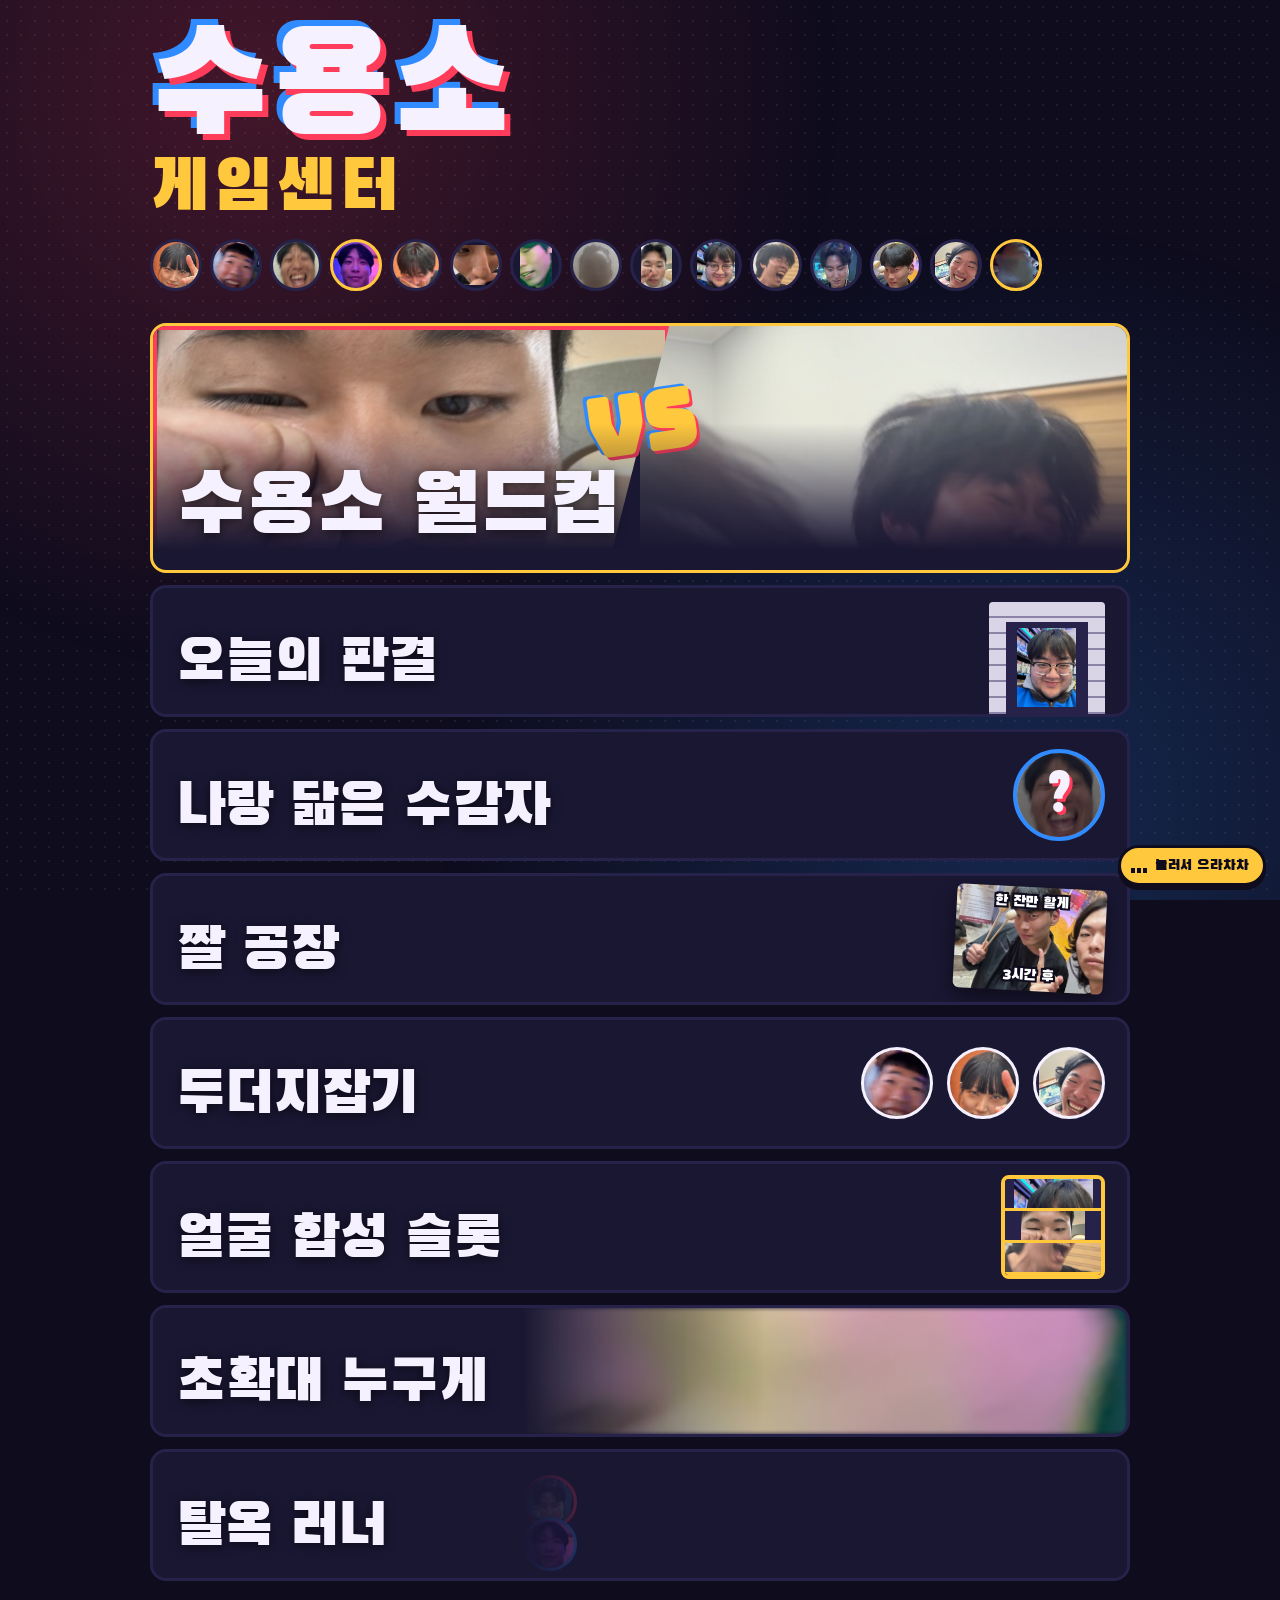
==== commit b716f9ef: "화면 정리, 오늘의 판결·닮은 수감자 테스트·짤 공장 추가" ====
--- a/index.html
+++ b/index.html
@@ -10,73 +10,100 @@
 <link rel="stylesheet" href="shared.css">
 <style>
 body { overflow-y: auto; }
-.app { height: auto; min-height: 100%; padding-block: 28px 40px; }
-.wrap { width: min(100%, 980px); margin: 0 auto; display: grid; gap: 28px; }
-header { display: grid; gap: 12px; justify-items: start; }
+.app { height: auto; min-height: 100%; padding-block: 28px 96px; }
+.wrap { width: min(100%, 980px); margin: 0 auto; display: grid; gap: 32px; }
+header { display: grid; gap: 18px; justify-items: start; }
 .logo { font-family: var(--display); font-weight: 400; margin: 0; line-height: 0.9; }
 .logo span { display: block; animation: slam 0.55s cubic-bezier(.2,1.6,.4,1) both; }
 .logo .a { font-size: clamp(4rem, 16vw, 9rem); text-shadow: 6px 6px 0 var(--red), -6px -6px 0 var(--blue); animation-delay: 0.05s; }
 .logo .b { font-size: clamp(2rem, 8vw, 4.4rem); color: var(--gold); letter-spacing: 0.06em; animation-delay: 0.25s; }
 
-.roster { display: grid; gap: 8px; }
-.roster .lbl { font-family: var(--arcade); font-size: 0.75rem; letter-spacing: 0.16em; color: var(--muted); }
+/* 수감자 명단: 누르면 별명이 튀어나옴 */
 .faces { display: flex; flex-wrap: wrap; gap: 8px; }
 .face {
-  width: 52px; height: 52px; border-radius: 50%; border: 3px solid var(--ink-3); background-color: var(--ink-2);
+  position: relative; width: 52px; height: 52px; padding: 0; border-radius: 50%; border: 3px solid var(--ink-3); background-color: var(--ink-2);
   animation: popin 0.4s cubic-bezier(.2,1.8,.4,1) both;
 }
 .face.hop { animation: hop 0.6s cubic-bezier(.3,1.6,.5,1); border-color: var(--gold); }
+.face.boing { animation: boing 0.5s cubic-bezier(.3,1.8,.5,1); border-color: var(--red); }
 @keyframes popin { from { transform: scale(0) rotate(-40deg); } }
 @keyframes hop { 30% { transform: translateY(-18px) rotate(-12deg) scale(1.15); } 60% { transform: translateY(0) rotate(6deg); } }
-
-.games { display: grid; grid-template-columns: repeat(6, 1fr); gap: 14px; }
+@keyframes boing { 30% { transform: scale(1.5) rotate(10deg); } 60% { transform: scale(0.9) rotate(-6deg); } }
+.bubble {
+  position: fixed; z-index: 22; pointer-events: none; white-space: nowrap;
+  font-family: var(--display); font-size: 1.1rem; color: var(--ink); background: var(--paper);
+  padding: 6px 14px; border-radius: 12px; transform: translate(-50%, -100%);
+  box-shadow: 0 6px 18px rgb(0 0 0 / 0.4); animation: bubble 1.4s cubic-bezier(.2,1.4,.4,1) forwards;
+}
+.bubble::after { content: ""; position: absolute; left: 50%; bottom: -7px; margin-left: -7px; border: 7px solid transparent; border-bottom: 0; border-top-color: var(--paper); }
+@keyframes bubble { 0% { opacity: 0; translate: 0 10px; scale: 0.6; } 15% { opacity: 1; translate: 0 0; scale: 1; } 80% { opacity: 1; } 100% { opacity: 0; translate: 0 -14px; } }
+
+/* 게임 목록: 오락실 선택 화면처럼 굵은 띠 */
+.games { display: grid; gap: 12px; }
 .game {
-  grid-column: span 2; position: relative; overflow: hidden; isolation: isolate;
-  display: grid; align-content: end; gap: 6px; min-height: 230px; padding: 18px;
-  border-radius: 18px; text-decoration: none; color: var(--paper);
+  --c: var(--gold);
+  position: relative; overflow: hidden; isolation: isolate;
+  display: flex; align-items: flex-end; justify-content: space-between; gap: 12px;
+  min-height: 132px; padding: 20px 24px;
+  border-radius: 16px; text-decoration: none; color: var(--paper);
   background: var(--ink-2); border: 3px solid var(--ink-3);
-  transition: transform 0.2s cubic-bezier(.3,1.6,.5,1), border-color 0.2s;
+  transition: transform 0.25s cubic-bezier(.3,1.6,.5,1), border-color 0.2s;
   animation: rise 0.5s cubic-bezier(.2,1.3,.4,1) both;
 }
-.game:nth-child(1) { grid-column: span 6; min-height: 280px; animation-delay: 0.3s; }
-.game:nth-child(2) { grid-column: span 3; animation-delay: 0.38s; }
-.game:nth-child(3) { grid-column: span 3; animation-delay: 0.46s; }
-.game:nth-child(4) { animation-delay: 0.54s; grid-column: span 3; }
-.game:nth-child(5) { animation-delay: 0.62s; grid-column: span 3; }
+.game.red { --c: var(--red); } .game.blue { --c: var(--blue); }
+.game:first-child { min-height: 250px; border-color: var(--gold); }
+.game:nth-child(1) { animation-delay: 0.3s; } .game:nth-child(2) { animation-delay: 0.36s; } .game:nth-child(3) { animation-delay: 0.42s; }
+.game:nth-child(4) { animation-delay: 0.48s; } .game:nth-child(5) { animation-delay: 0.54s; } .game:nth-child(n+6) { animation-delay: 0.6s; }
 @keyframes rise { from { transform: translateY(40px); opacity: 0; } }
-@media (hover: hover) { .game:hover { transform: translateY(-4px) rotate(-0.6deg); border-color: var(--c); } }
-.game { --c: var(--gold); }
-.game.red { --c: var(--red); } .game.blue { --c: var(--blue); }
-.game .art { position: absolute; inset: 0; z-index: -1; }
-.game::after { content: ""; position: absolute; inset: 0; z-index: -1; background: linear-gradient(to top, var(--ink-2) 42%, color-mix(in srgb, var(--ink-2) 55%, transparent) 70%, transparent 92%); }
-.game .tag { font-family: var(--arcade); font-size: 0.7rem; letter-spacing: 0.14em; color: var(--c); }
-.game h2 { font-family: var(--display); font-weight: 400; font-size: clamp(1.8rem, 5vw, 2.6rem); margin: 0; line-height: 1; }
-.game p { margin: 0; color: color-mix(in srgb, var(--paper) 80%, transparent); font-size: 0.95rem; line-height: 1.45; max-width: 40ch; }
-.game .go { justify-self: start; margin-top: 6px; font-family: var(--display); font-size: 1rem; padding: 6px 16px; border-radius: 999px; background: var(--c); color: var(--ink); }
-
-/* 카드별 미리보기 그림 */
+@media (hover: hover) { .game:hover { transform: translateX(8px); border-color: var(--c); } .game:hover h2 { color: var(--c); } }
+.game:active { transform: scale(0.98); }
+.game h2 {
+  font-family: var(--display); font-weight: 400; margin: 0; line-height: 1;
+  font-size: clamp(2.1rem, 7vw, 3.6rem); text-shadow: 0 2px 12px rgb(0 0 0 / 0.6); transition: color 0.2s;
+}
+.game:first-child h2 { font-size: clamp(2.8rem, 10vw, 5.2rem); }
+.game .rec { font-family: var(--arcade); font-size: 0.85rem; color: var(--c); white-space: nowrap; font-variant-numeric: tabular-nums; text-shadow: 0 1px 6px rgb(0 0 0 / 0.8); }
+
+/* 띠 오른쪽 그림: 왼쪽으로 갈수록 사라짐 */
+.art { position: absolute; inset: 0 0 0 38%; z-index: -1; -webkit-mask-image: linear-gradient(to right, transparent, #000 40%); mask-image: linear-gradient(to right, transparent, #000 40%); }
+.game:first-child .art { left: 0; -webkit-mask-image: linear-gradient(to top, transparent 8%, #000 60%); mask-image: linear-gradient(to top, transparent 8%, #000 60%); }
 .art.vs { display: grid; grid-template-columns: 1fr 1fr; }
 .art.vs div { background-color: var(--ink-3); }
 .art.vs div:first-child { clip-path: polygon(0 0, 100% 0, 88% 100%, 0 100%); margin-right: -6%; box-shadow: inset 0 0 0 4px var(--red); }
 .art.vs div:last-child { clip-path: polygon(12% 0, 100% 0, 100% 100%, 0 100%); margin-left: -6%; box-shadow: inset 0 0 0 4px var(--blue); }
-.art.vs b { position: absolute; left: 50%; top: 22%; transform: translate(-50%, -50%); font-family: var(--arcade); font-size: 4rem; color: var(--gold); text-shadow: 3px 3px 0 var(--red), -3px -3px 0 var(--blue); }
-.art.holes { display: grid; grid-template-columns: repeat(3, 64px); gap: 14px; justify-content: end; align-content: start; padding: 18px; }
-.art.holes div { width: 64px; height: 64px; border-radius: 50%; border: 3px solid var(--paper); background-color: var(--ink-3); animation: peek 1.6s ease-in-out infinite; }
+.art.vs b { position: absolute; left: 50%; top: 40%; transform: translate(-50%, -50%) rotate(-8deg); font-family: var(--arcade); font-size: clamp(3rem, 9vw, 5rem); color: var(--gold); text-shadow: 3px 3px 0 var(--red), -3px -3px 0 var(--blue); }
+.art.holes { display: flex; gap: 14px; justify-content: flex-end; align-items: center; padding-right: 22px; }
+.art.holes div { width: 72px; height: 72px; flex: none; border-radius: 50%; border: 3px solid var(--paper); background-color: var(--ink-3); animation: peek 1.6s ease-in-out infinite; }
 .art.holes div:nth-child(2) { animation-delay: 0.5s; } .art.holes div:nth-child(3) { animation-delay: 1s; }
-@keyframes peek { 0%, 100% { transform: translateY(10px) scale(0.85); } 50% { transform: translateY(-6px) scale(1); } }
-.art.slot { display: grid; grid-template-rows: repeat(3, 1fr); width: 34%; margin: 14px 14px 0 auto; height: 44%; border: 4px solid var(--gold); border-radius: 8px; overflow: hidden; }
-.art.slot div { background-color: var(--ink-3); border-bottom: 3px solid var(--gold); }
+@keyframes peek { 0%, 100% { transform: translateY(14px) scale(0.85); } 50% { transform: translateY(-4px) scale(1); } }
+.art.slot { display: flex; justify-content: flex-end; align-items: center; padding-right: 22px; }
+.art.slot .win { display: grid; grid-template-rows: repeat(3, 1fr); width: 104px; height: 104px; border: 4px solid var(--gold); border-radius: 8px; overflow: hidden; }
+.art.slot .win div { background-color: var(--ink-3); border-bottom: 3px solid var(--gold); }
 .art.zoom div { position: absolute; inset: 0; background-color: var(--ink-3); filter: blur(2px); animation: zoomy 5s ease-in-out infinite alternate; }
 @keyframes zoomy { from { transform: scale(2.6); } to { transform: scale(1.4); filter: blur(0); } }
 .art.run { overflow: hidden; }
-.art.run div { position: absolute; top: 14%; width: 60px; height: 60px; border-radius: 50%; border: 3px solid var(--red); background-color: var(--ink-3); animation: roll 3s linear infinite; }
-.art.run div:nth-child(2) { animation-delay: 1.5s; border-color: var(--blue); top: 4%; }
+.art.run div { position: absolute; top: 18%; width: 54px; height: 54px; border-radius: 50%; border: 3px solid var(--red); background-color: var(--ink-3); animation: roll 3s linear infinite; }
+.art.run div:nth-child(2) { animation-delay: 1.5s; border-color: var(--blue); top: 52%; }
 @keyframes roll { from { left: 105%; transform: rotate(0); } to { left: -20%; transform: rotate(-720deg); } }
-
-footer { color: var(--muted); font-size: 0.85rem; line-height: 1.6; }
+.art.mug { display: flex; justify-content: flex-end; align-items: stretch; padding: 14px 22px 0 0; }
+.art.mug .chart { width: 116px; background-color: #d9d4e6; background-image: repeating-linear-gradient(to bottom, transparent 0 14px, #8b84a6 14px 16px); display: flex; align-items: flex-end; justify-content: center; border-radius: 4px 4px 0 0; }
+.art.mug .chart div { width: 82px; height: 92px; background-color: var(--ink-3); }
+.art.who { display: flex; justify-content: flex-end; align-items: center; padding-right: 22px; }
+.art.who div { position: relative; width: 92px; height: 92px; border-radius: 50%; border: 4px solid var(--blue); background-color: var(--ink-3); }
+.art.who div::after { content: "?"; position: absolute; inset: 0; display: grid; place-items: center; border-radius: 50%; font-family: var(--display); font-size: 3.4rem; background: color-mix(in srgb, var(--ink) 50%, transparent); text-shadow: 3px 3px 0 var(--red); }
+.art.meme { display: flex; justify-content: flex-end; align-items: center; padding-right: 22px; }
+.art.meme div { width: 150px; height: 104px; border-radius: 6px; background-color: var(--ink-3); background-size: cover; background-position: center 30%; display: flex; flex-direction: column; justify-content: space-between; align-items: center; padding: 6px; transform: rotate(3deg); box-shadow: 0 8px 20px rgb(0 0 0 / 0.5); }
+.art.meme b { font-family: var(--display); font-weight: 400; font-size: 0.95rem; color: #fff; -webkit-text-stroke: 4px var(--ink); paint-order: stroke fill; white-space: nowrap; }
+
 @media (max-width: 640px) {
-  .game, .game:nth-child(n) { grid-column: span 6; min-height: 210px; }
-  .art.holes { grid-template-columns: repeat(3, 48px); } .art.holes div { width: 48px; height: 48px; }
+  .art.who div { width: 74px; height: 74px; } .art.who, .art.meme { padding-right: 14px; }
+  .art.meme div { width: 124px; height: 88px; } .art.meme b { font-size: 0.8rem; }
+  .game { min-height: 112px; padding: 16px 18px; }
+  .game:first-child { min-height: 210px; }
+  .art { left: 30%; }
+  .art.holes div { width: 54px; height: 54px; } .art.holes { gap: 8px; padding-right: 14px; }
+  .art.slot .win { width: 84px; height: 84px; } .art.slot { padding-right: 14px; }
+  .art.mug { padding-right: 14px; } .art.mug .chart { width: 92px; } .art.mug .chart div { width: 66px; height: 74px; }
 }
 </style>
 </head>
@@ -84,50 +111,44 @@
 <div class="app">
   <div class="wrap">
     <header>
-      <div class="eyebrow">EST. 2026 · 수감자 15명</div>
       <h1 class="logo"><span class="a">수용소</span><span class="b">게임센터</span></h1>
-      <div class="roster"><span class="lbl">수감자 명단</span><div class="faces" id="faces"></div></div>
+      <div class="faces" id="faces" aria-label="수감자 명단"></div>
     </header>
 
     <nav class="games">
       <a class="game" href="worldcup.html">
-        <div class="art vs"><div id="vsA"></div><div id="vsB"></div><b>VS</b></div>
-        <span class="tag">TOURNAMENT · 15명</span>
+        <div class="art vs" aria-hidden="true"><div id="vsA"></div><div id="vsB"></div><b>VS</b></div>
         <h2>수용소 월드컵</h2>
-        <p>엽사 15장이 1:1로 붙어서 한 장만 살아남아. 우승자는 수용소장.</p>
-        <span class="go">입장</span>
+      </a>
+      <a class="game red" href="verdict.html">
+        <div class="art mug" aria-hidden="true"><div class="chart"><div id="artMug"></div></div></div>
+        <h2>오늘의 판결</h2>
+      </a>
+      <a class="game blue" href="test.html">
+        <div class="art who" aria-hidden="true"><div id="artWho"></div></div>
+        <h2>나랑 닮은 수감자</h2>
+      </a>
+      <a class="game" href="meme.html">
+        <div class="art meme" aria-hidden="true"><div id="artMeme"><b>한 잔만 할게</b><b>3시간 후</b></div></div>
+        <h2>짤 공장</h2>
       </a>
       <a class="game red" href="mole.html">
-        <div class="art holes" id="artMole"><div></div><div></div><div></div></div>
-        <span class="tag">ARCADE · 30초</span>
-        <h2>두더지잡기</h2>
-        <p>튀어나오는 친구 얼굴을 망치로. 황금 얼굴 +5, 간수 -3.</p>
-        <span class="go">입장</span>
+        <div class="art holes" id="artMole" aria-hidden="true"><div></div><div></div><div></div></div>
+        <h2>두더지잡기</h2><span class="rec" data-best="mole" data-unit="점"></span>
       </a>
       <a class="game blue" href="slot.html">
-        <div class="art slot" id="artSlot"><div></div><div></div><div></div></div>
-        <span class="tag">GACHA · 무한</span>
+        <div class="art slot" aria-hidden="true"><div class="win" id="artSlot"><div></div><div></div><div></div></div></div>
         <h2>얼굴 합성 슬롯</h2>
-        <p>머리, 눈코, 입이 따로 돌아가. 세 줄이 같은 사람이면 잭팟.</p>
-        <span class="go">입장</span>
       </a>
       <a class="game blue" href="zoom.html">
-        <div class="art zoom"><div id="artZoom"></div></div>
-        <span class="tag">QUIZ · 10문제</span>
-        <h2>초확대 누구게</h2>
-        <p>콧구멍만 보고 누군지 맞혀. 빨리 맞힐수록 점수가 높아.</p>
-        <span class="go">입장</span>
+        <div class="art zoom" aria-hidden="true"><div id="artZoom"></div></div>
+        <h2>초확대 누구게</h2><span class="rec" data-best="zoom" data-unit="점"></span>
       </a>
       <a class="game red" href="runner.html">
-        <div class="art run" id="artRun"><div></div><div></div></div>
-        <span class="tag">RUNNER · 최고기록</span>
-        <h2>탈옥 러너</h2>
-        <p>굴러오고 날아오는 친구들을 피해 수용소 밖으로.</p>
-        <span class="go">입장</span>
+        <div class="art run" id="artRun" aria-hidden="true"><div></div><div></div></div>
+        <h2>탈옥 러너</h2><span class="rec" data-best="runner" data-unit="m"></span>
       </a>
     </nav>
-
-    <footer>점수와 최고 기록은 각자 폰에만 저장돼. 결과 복사 버튼으로 단톡방에 자랑하기.</footer>
   </div>
 </div>
 
@@ -135,26 +156,55 @@
 <script>
 const faces = [];
 PHOTOS.forEach((p, i) => {
-  const d = document.createElement("div"); d.className = "face"; d.title = p.t; d.style.animationDelay = 0.4 + i * 0.05 + "s";
+  const d = document.createElement("button"); d.type = "button"; d.className = "face"; d.setAttribute("aria-label", p.t);
+  d.style.animationDelay = 0.4 + i * 0.05 + "s";
+  d.addEventListener("click", () => poke(d, p));
   $("faces").append(d); faces.push(d);
-  faceBg(d, p, 52, 52, { pad: 0.05 });
+  faceBg(d, p, 46, 46, { pad: 0.05 });
 });
 setInterval(() => {
-  const f = pickOne(faces); f.classList.remove("hop"); void f.offsetWidth; f.style.animationDelay = "0s"; f.classList.add("hop");
+  const f = pickOne(faces); if (f.classList.contains("boing")) return;
+  f.classList.remove("hop"); void f.offsetWidth; f.style.animationDelay = "0s"; f.classList.add("hop");
 }, 900);
 
+// 얼굴을 누르면 별명 말풍선
+function poke(el, p) {
+  el.classList.remove("hop", "boing"); void el.offsetWidth; el.style.animationDelay = "0s"; el.classList.add("boing");
+  setTimeout(() => el.classList.remove("boing"), 500);
+  document.querySelectorAll(".bubble").forEach((b) => b.remove());
+  const r = el.getBoundingClientRect(), b = document.createElement("div");
+  b.className = "bubble"; b.textContent = p.t;
+  b.style.left = Math.min(innerWidth - 90, Math.max(90, r.left + r.width / 2)) + "px"; b.style.top = r.top - 10 + "px";
+  document.body.append(b); setTimeout(() => b.remove(), 1400);
+  FX.burst(r.left + r.width / 2, r.top + r.height / 2, 18);
+}
+addEventListener("scroll", () => document.querySelectorAll(".bubble").forEach((b) => b.remove()), { passive: true });
+
+document.querySelectorAll(".rec").forEach((el) => {
+  const v = Best.get(el.dataset.best); if (v) el.textContent = `최고 ${v}${el.dataset.unit}`;
+});
+
+const sh = shuffle(PHOTOS);
 function paintArt() {
-  const sh = shuffle(PHOTOS);
   const a = $("vsA"), b = $("vsB");
   a.style.backgroundImage = `url("${sh[0].src}")`; a.style.backgroundSize = "cover"; a.style.backgroundPosition = "center";
   b.style.backgroundImage = `url("${sh[1].src}")`; b.style.backgroundSize = "cover"; b.style.backgroundPosition = "center";
   [...$("artMole").children].forEach((d, i) => faceBg(d, sh[2 + i], d.offsetWidth, d.offsetWidth, { pad: 0.05 }));
-  const slot = $("artSlot"), rows = [...slot.children], w = slot.offsetWidth, h = slot.offsetHeight;
-  rows.forEach((d, i) => faceBg(d, sh[5 + i], w, h / 3, { strip: i, strips: 3, pad: 0.06 }));
   const z = $("artZoom"); z.style.backgroundImage = `url("${sh[8].src}")`; z.style.backgroundSize = "cover"; z.style.backgroundPosition = "center 35%";
-  [...$("artRun").children].forEach((d, i) => faceBg(d, sh[9 + i], 60, 60, { pad: 0.05 }));
-}
-paintArt();
+  [...$("artRun").children].forEach((d, i) => faceBg(d, sh[9 + i], 48, 48, { pad: 0.05 }));
+  const m = $("artMug"); faceBg(m, sh[11], m.offsetWidth, m.offsetHeight, { pad: 0.35 });
+  const me = $("artMeme"); me.style.backgroundImage = `url("${sh[12].src}")`;
+  paintSlot();
+}
+// 슬롯 그림은 계속 돌아감
+function paintSlot() {
+  const slot = $("artSlot"), w = slot.clientWidth, h = slot.clientHeight;
+  [...slot.children].forEach((d, i) => faceBg(d, pickOne(PHOTOS), w, h / 3, { strip: i, strips: 3, pad: 0.06 }));
+}
+// 닮은 수감자 그림은 물음표 뒤에서 얼굴이 바뀜
+function paintWho() { const w = $("artWho"); faceBg(w, pickOne(PHOTOS), w.clientWidth, w.clientHeight, { pad: 0.05 }); }
+paintArt(); paintWho();
+if (!REDUCE) { setInterval(paintSlot, 900); setInterval(paintWho, 400); }
 addEventListener("resize", paintArt);
 </script>
 <script src="music.js"></script>
--- a/shared.css
+++ b/shared.css
@@ -59,7 +59,6 @@
 .stat { font-family: var(--arcade); font-variant-numeric: tabular-nums; font-size: 1rem; display: grid; justify-items: end; line-height: 1.1; }
 .stat small { font-family: var(--body); font-size: 0.7rem; color: var(--muted); font-weight: 700; letter-spacing: 0.08em; }
 
-.eyebrow { font-family: var(--arcade); font-size: 0.8rem; letter-spacing: 0.18em; color: var(--gold); }
 .title-xl { font-family: var(--display); font-weight: 400; line-height: 0.95; margin: 0; text-wrap: balance; }
 .lead { color: var(--muted); line-height: 1.6; margin: 0; max-width: 34ch; }
 .lead b { color: var(--paper); }
